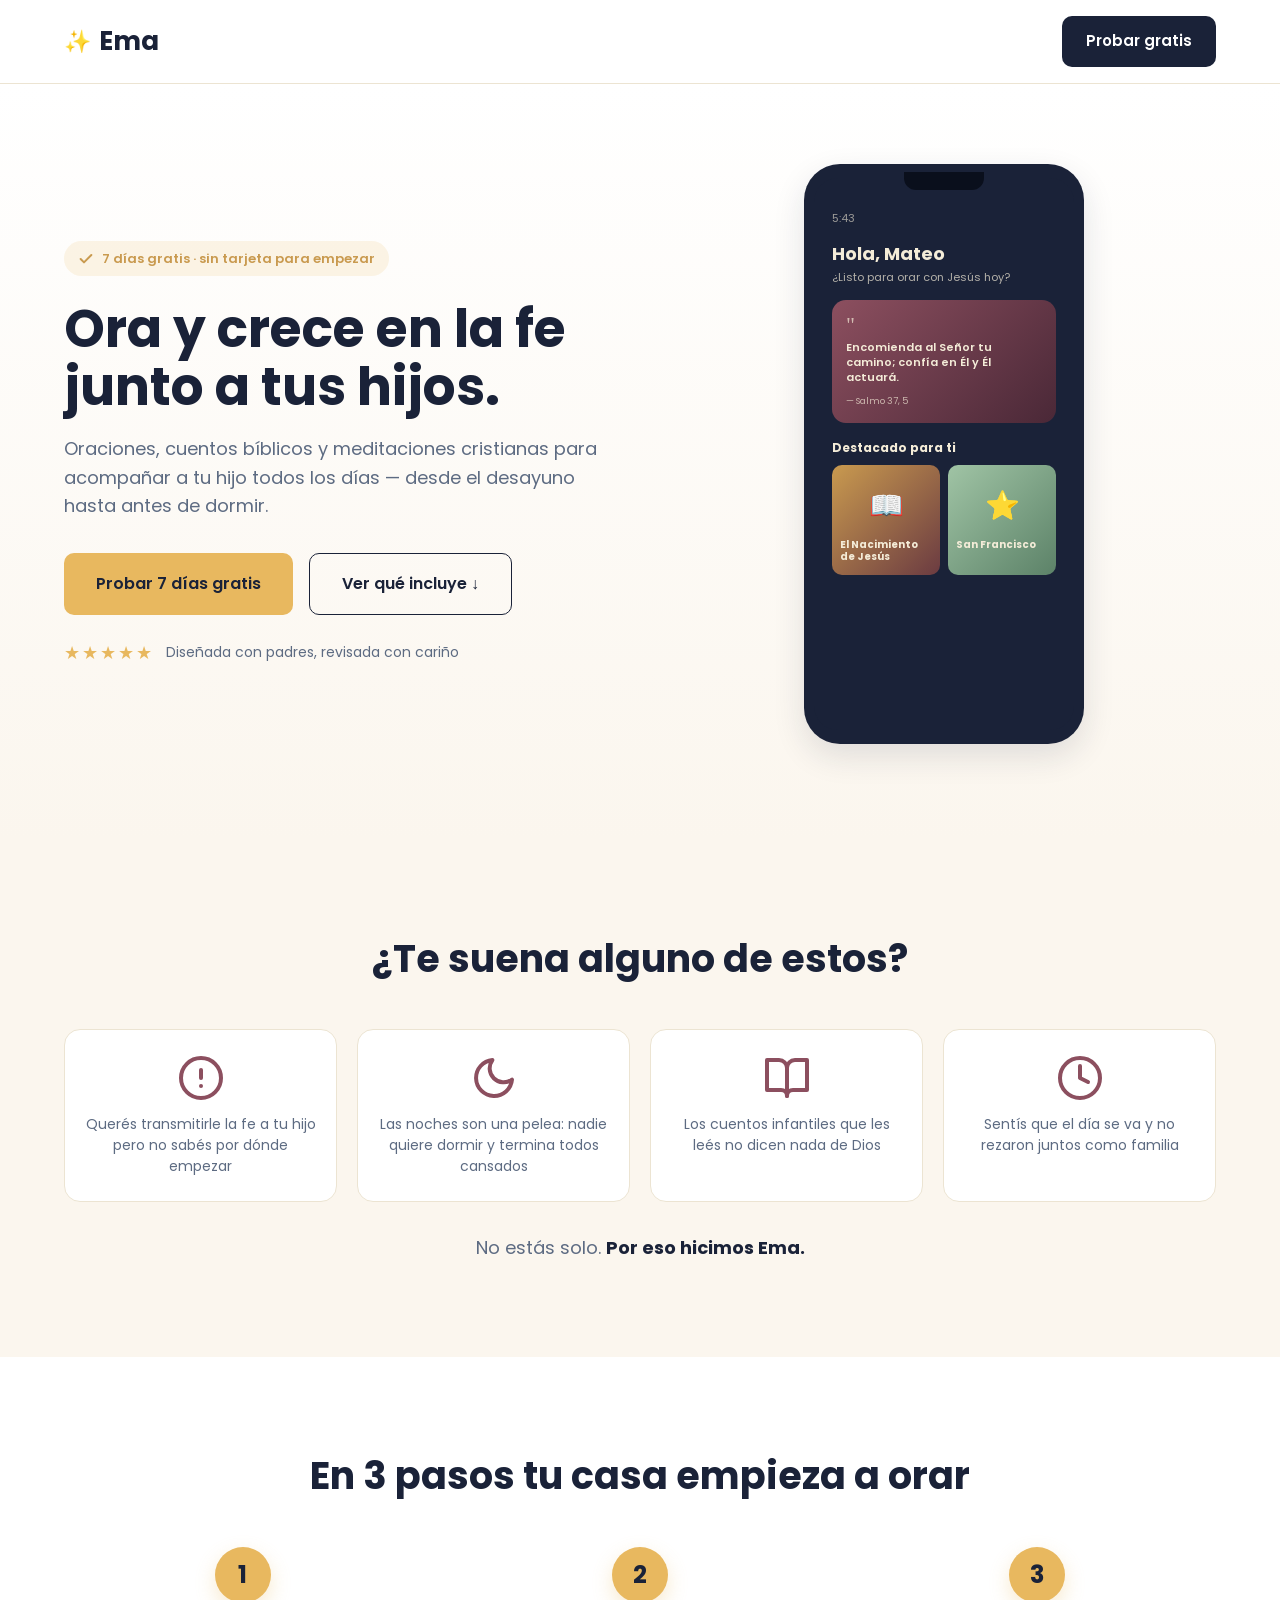
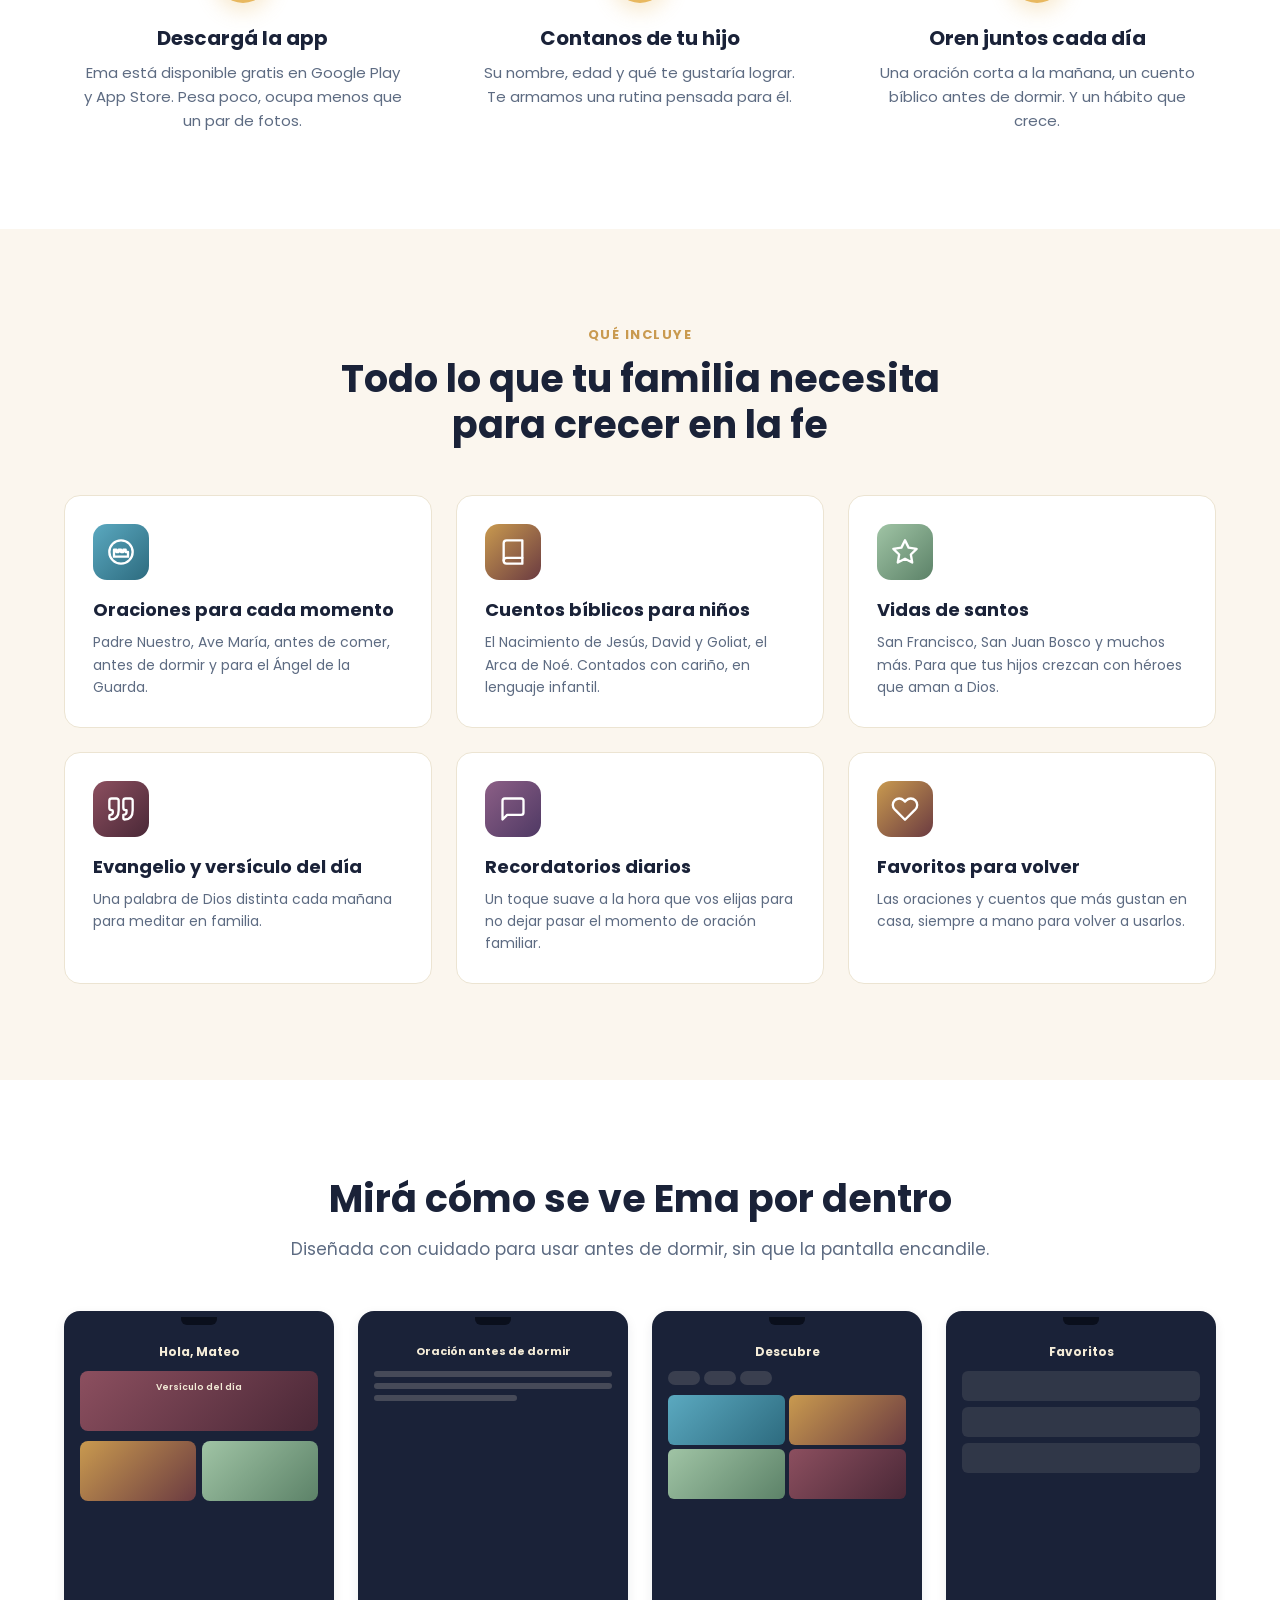
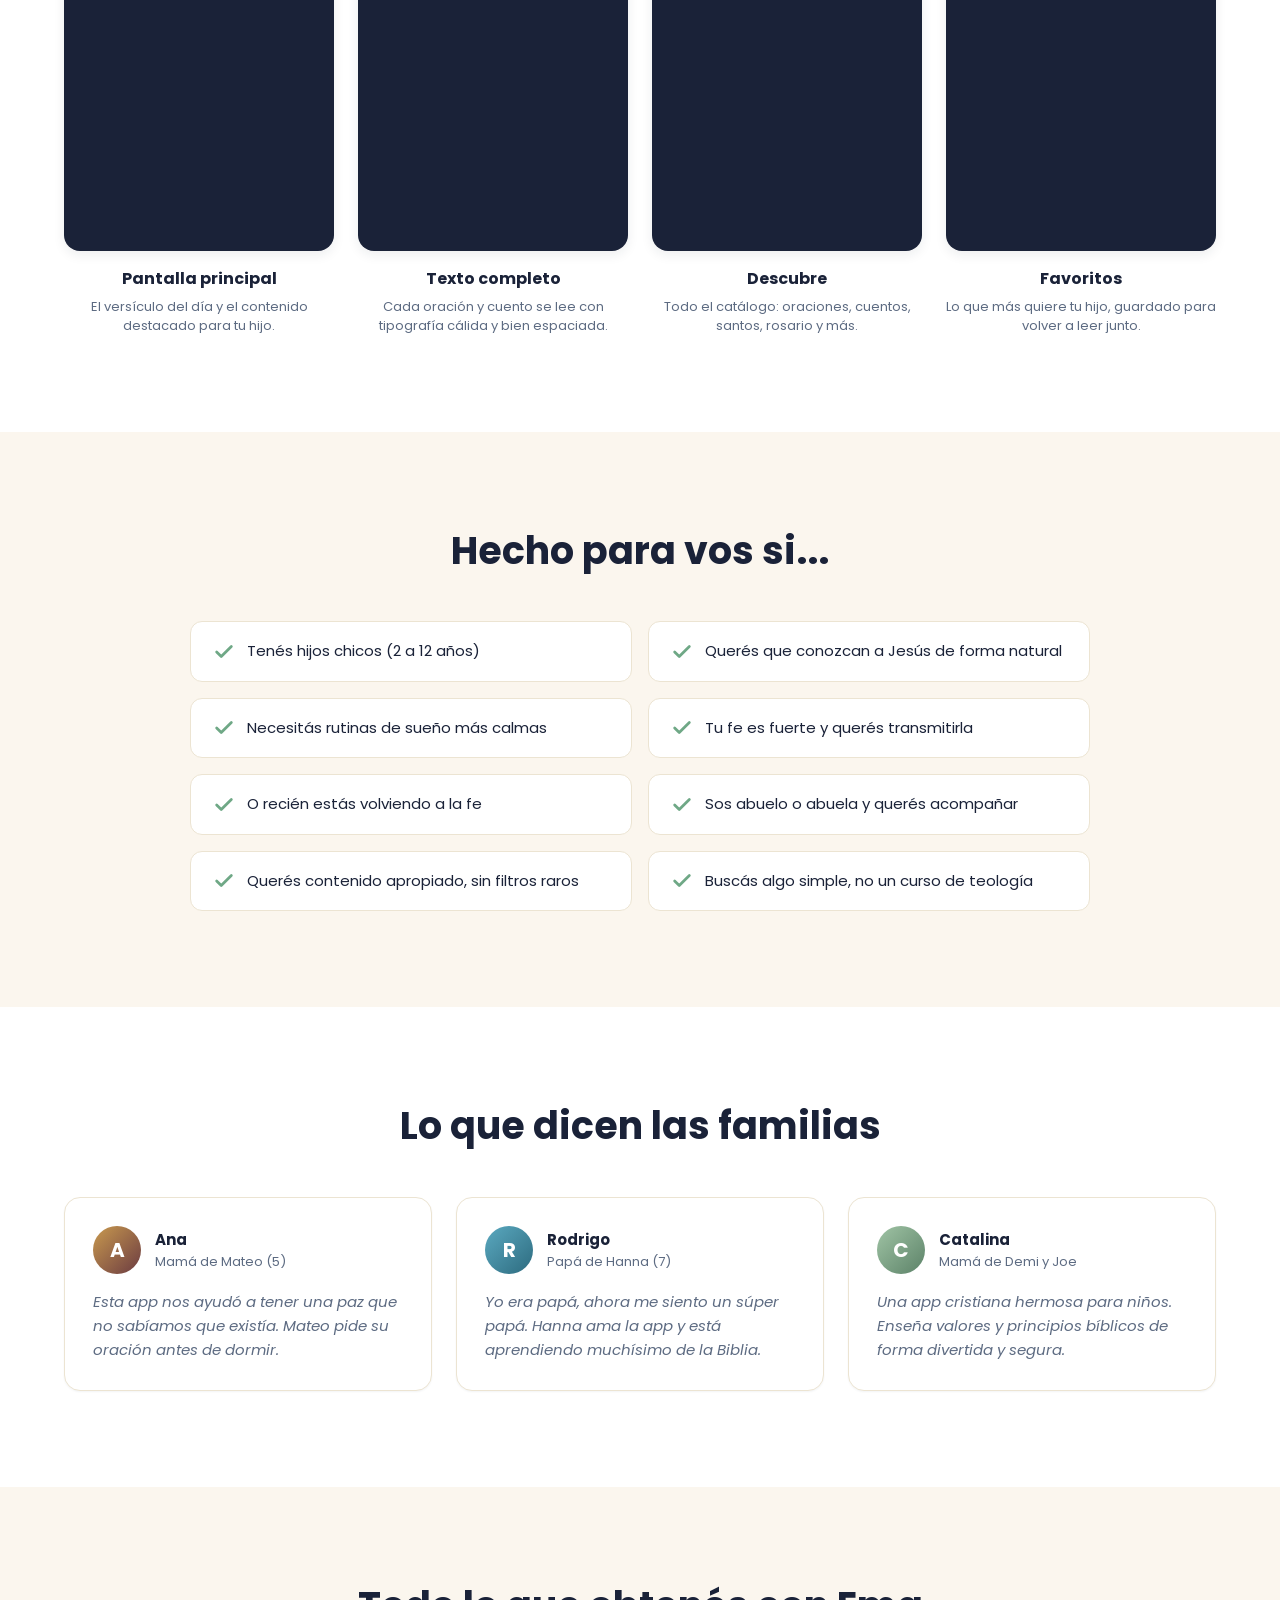
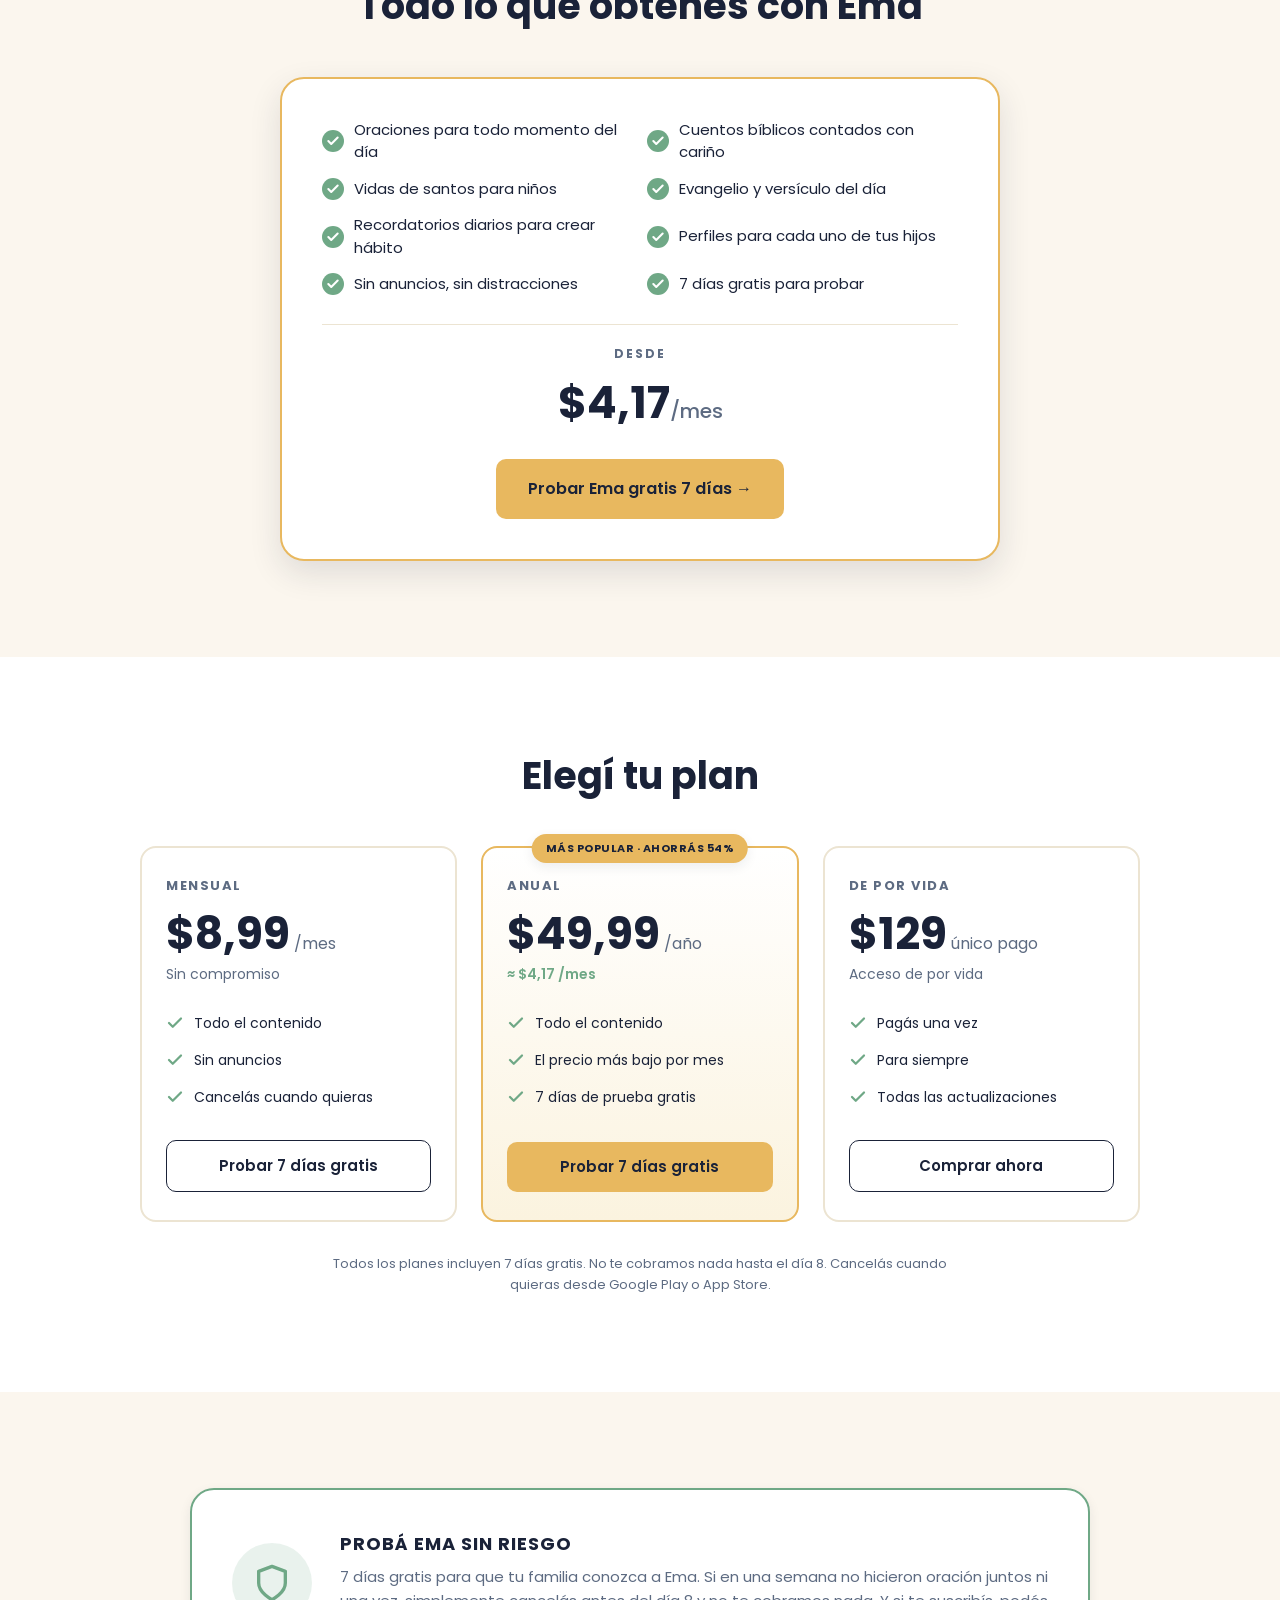
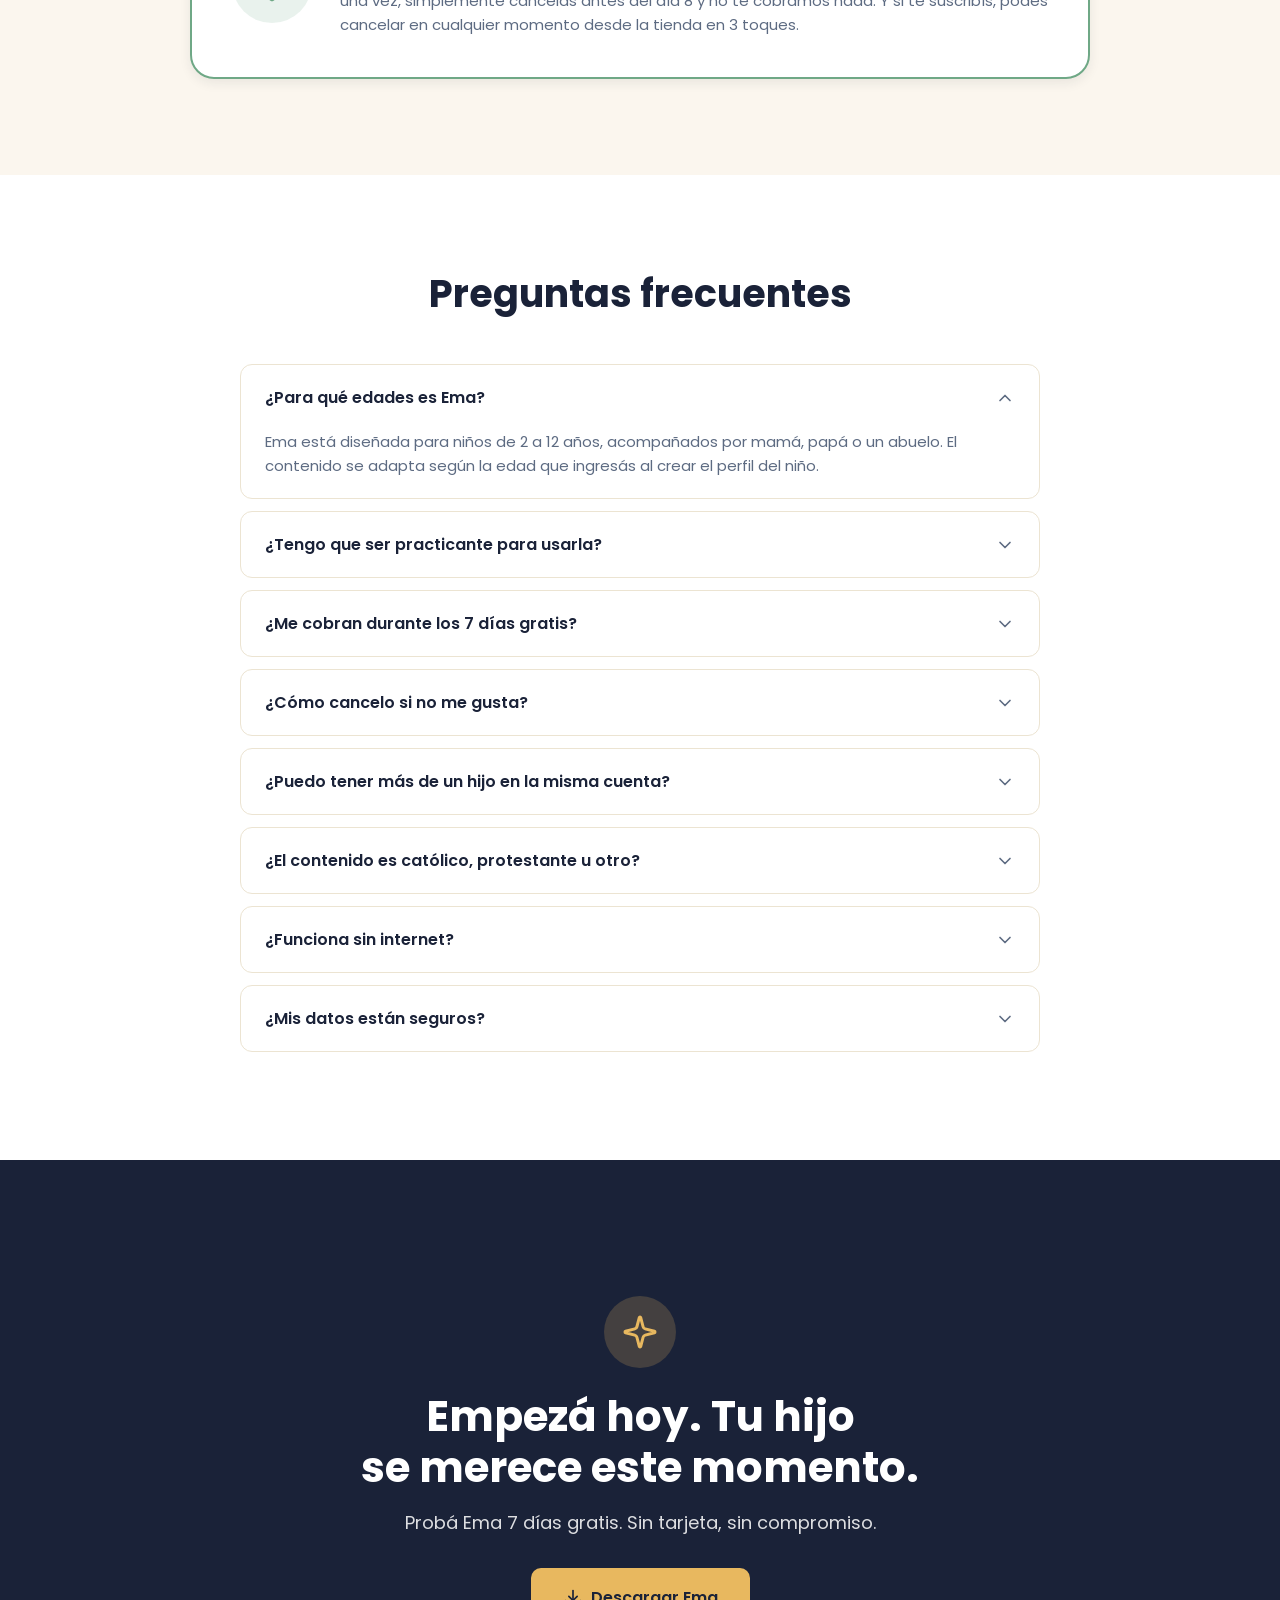
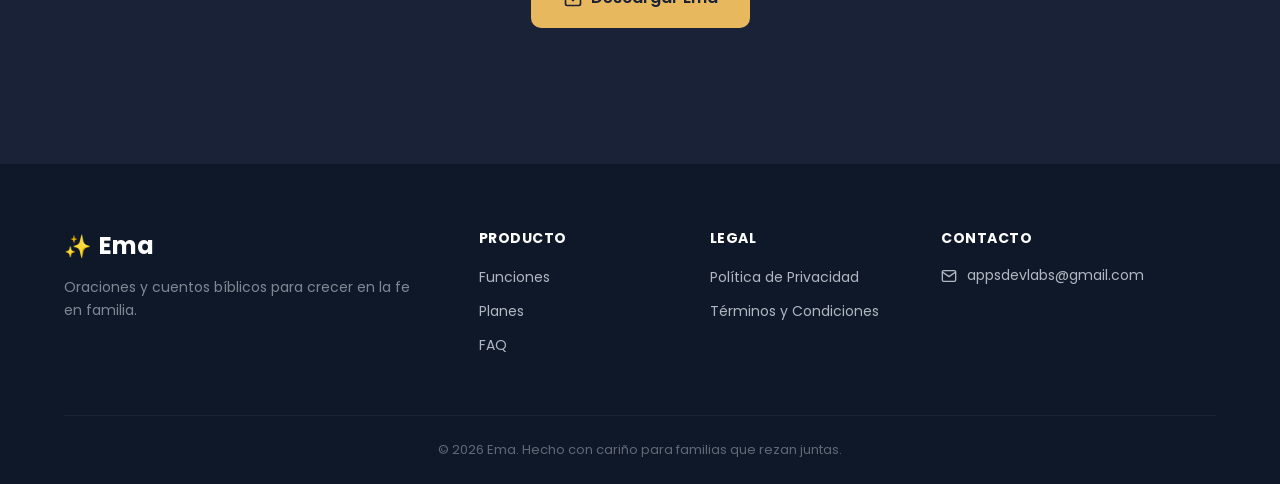
==== index.html @ 6219f89a "Initial commit: Ema landing page Static landing for Ema (Christian children's prayer app). - index.h" ====
<!DOCTYPE html>
<html lang="es">
<head>
  <meta charset="UTF-8">
  <meta name="viewport" content="width=device-width, initial-scale=1.0">
  <title>Ema — Oraciones y cuentos bíblicos para crecer en la fe en familia</title>
  <meta name="description" content="Oraciones, cuentos bíblicos y meditaciones cristianas para acompañar a tus hijos en la fe todos los días. Probala 7 días gratis.">
  <meta name="theme-color" content="#1A2238">
  <link rel="icon" type="image/svg+xml" href="favicon.svg">
  <link rel="apple-touch-icon" href="favicon.svg">
  <link rel="preconnect" href="https://fonts.googleapis.com">
  <link rel="preconnect" href="https://fonts.gstatic.com" crossorigin>
  <link href="https://fonts.googleapis.com/css2?family=Poppins:wght@400;500;600;700&display=swap" rel="stylesheet">
  <link rel="stylesheet" href="styles.css">
</head>
<body>

<!-- ===== NAVBAR ===== -->
<header class="navbar">
  <div class="container">
    <a href="#" class="logo">
      <span class="logo-mark">✨</span>
      Ema
    </a>
    <a href="#planes" class="btn btn-primary">Probar gratis</a>
  </div>
</header>

<!-- ===== HERO ===== -->
<section class="hero">
  <div class="container">
    <div class="hero-text">
      <span class="badge-hero">
        <svg width="16" height="16" viewBox="0 0 24 24" fill="none" stroke="currentColor" stroke-width="3" stroke-linecap="round" stroke-linejoin="round"><polyline points="20 6 9 17 4 12"/></svg>
        7 días gratis · sin tarjeta para empezar
      </span>
      <h1>Ora y crece en la fe<br>junto a tus hijos.</h1>
      <p class="hero-subtitle">Oraciones, cuentos bíblicos y meditaciones cristianas para acompañar a tu hijo todos los días — desde el desayuno hasta antes de dormir.</p>
      <div class="hero-buttons">
        <a href="#planes" class="btn btn-accent btn-lg">Probar 7 días gratis</a>
        <a href="#funciones" class="btn btn-outline btn-lg">Ver qué incluye ↓</a>
      </div>
      <div class="hero-rating">
        <div class="stars" aria-label="4.9 estrellas">★★★★★</div>
        <span>Diseñada con padres, revisada con cariño</span>
      </div>
    </div>
    <div class="hero-mock">
      <div class="phone-frame">
        <div class="phone-screen">
          <div class="mock-status">5:43</div>
          <div class="mock-greeting">
            <div class="mock-hello">Hola, Mateo</div>
            <div class="mock-sub">¿Listo para orar con Jesús hoy?</div>
          </div>
          <div class="mock-verse">
            <div class="mock-quote">"</div>
            <p>Encomienda al Señor tu camino; confía en Él y Él actuará.</p>
            <small>— Salmo 37, 5</small>
          </div>
          <div class="mock-section-title">Destacado para ti</div>
          <div class="mock-cards">
            <div class="mock-card mock-card-amber">
              <div class="mock-card-icon">📖</div>
              <div class="mock-card-title">El Nacimiento de Jesús</div>
            </div>
            <div class="mock-card mock-card-sage">
              <div class="mock-card-icon">⭐</div>
              <div class="mock-card-title">San Francisco</div>
            </div>
          </div>
        </div>
      </div>
    </div>
  </div>
</section>

<!-- ===== PAIN POINTS ===== -->
<section class="section-bg">
  <div class="container">
    <h2 class="section-title">¿Te suena alguno de estos?</h2>
    <div class="pain-grid">
      <div class="pain-card">
        <div class="pain-icon">
          <svg viewBox="0 0 24 24" fill="none" stroke="currentColor" stroke-width="2" stroke-linecap="round" stroke-linejoin="round"><circle cx="12" cy="12" r="10"/><line x1="12" y1="8" x2="12" y2="12"/><line x1="12" y1="16" x2="12.01" y2="16"/></svg>
        </div>
        <p>Querés transmitirle la fe a tu hijo pero no sabés por dónde empezar</p>
      </div>
      <div class="pain-card">
        <div class="pain-icon">
          <svg viewBox="0 0 24 24" fill="none" stroke="currentColor" stroke-width="2" stroke-linecap="round" stroke-linejoin="round"><path d="M21 12.79A9 9 0 1 1 11.21 3 7 7 0 0 0 21 12.79z"/></svg>
        </div>
        <p>Las noches son una pelea: nadie quiere dormir y termina todos cansados</p>
      </div>
      <div class="pain-card">
        <div class="pain-icon">
          <svg viewBox="0 0 24 24" fill="none" stroke="currentColor" stroke-width="2" stroke-linecap="round" stroke-linejoin="round"><path d="M2 3h6a4 4 0 0 1 4 4v14a3 3 0 0 0-3-3H2z"/><path d="M22 3h-6a4 4 0 0 0-4 4v14a3 3 0 0 1 3-3h7z"/></svg>
        </div>
        <p>Los cuentos infantiles que les leés no dicen nada de Dios</p>
      </div>
      <div class="pain-card">
        <div class="pain-icon">
          <svg viewBox="0 0 24 24" fill="none" stroke="currentColor" stroke-width="2" stroke-linecap="round" stroke-linejoin="round"><circle cx="12" cy="12" r="10"/><polyline points="12 6 12 12 16 14"/></svg>
        </div>
        <p>Sentís que el día se va y no rezaron juntos como familia</p>
      </div>
    </div>
    <p class="pain-bridge">No estás solo. <span class="pain-bridge-highlight">Por eso hicimos Ema.</span></p>
  </div>
</section>

<!-- ===== STEPS ===== -->
<section>
  <div class="container">
    <h2 class="section-title">En 3 pasos tu casa empieza a orar</h2>
    <div class="steps-grid">
      <div class="step">
        <div class="step-number">1</div>
        <h4 class="step-title">Descargá la app</h4>
        <p class="step-text">Ema está disponible gratis en Google Play y App Store. Pesa poco, ocupa menos que un par de fotos.</p>
      </div>
      <div class="step">
        <div class="step-number">2</div>
        <h4 class="step-title">Contanos de tu hijo</h4>
        <p class="step-text">Su nombre, edad y qué te gustaría lograr. Te armamos una rutina pensada para él.</p>
      </div>
      <div class="step">
        <div class="step-number">3</div>
        <h4 class="step-title">Oren juntos cada día</h4>
        <p class="step-text">Una oración corta a la mañana, un cuento bíblico antes de dormir. Y un hábito que crece.</p>
      </div>
    </div>
  </div>
</section>

<!-- ===== FEATURES ===== -->
<section id="funciones" class="section-bg">
  <div class="container">
    <p class="eyebrow">QUÉ INCLUYE</p>
    <h2 class="section-title">Todo lo que tu familia necesita<br>para crecer en la fe</h2>
    <div class="features-grid">
      <div class="feature-card">
        <div class="feature-icon-wrap feature-icon-ocean">
          <svg viewBox="0 0 24 24" fill="none" stroke="currentColor" stroke-width="2" stroke-linecap="round" stroke-linejoin="round"><path d="M18 12h-2v-2h-2v2h-2v-2h-2v2H8v-2H6v6h12z"/><path d="M22 12c0 5.523-4.477 10-10 10S2 17.523 2 12 6.477 2 12 2s10 4.477 10 10z"/></svg>
        </div>
        <h3>Oraciones para cada momento</h3>
        <p>Padre Nuestro, Ave María, antes de comer, antes de dormir y para el Ángel de la Guarda.</p>
      </div>
      <div class="feature-card">
        <div class="feature-icon-wrap feature-icon-amber">
          <svg viewBox="0 0 24 24" fill="none" stroke="currentColor" stroke-width="2" stroke-linecap="round" stroke-linejoin="round"><path d="M4 19.5A2.5 2.5 0 0 1 6.5 17H20"/><path d="M6.5 2H20v20H6.5A2.5 2.5 0 0 1 4 19.5v-15A2.5 2.5 0 0 1 6.5 2z"/></svg>
        </div>
        <h3>Cuentos bíblicos para niños</h3>
        <p>El Nacimiento de Jesús, David y Goliat, el Arca de Noé. Contados con cariño, en lenguaje infantil.</p>
      </div>
      <div class="feature-card">
        <div class="feature-icon-wrap feature-icon-sage">
          <svg viewBox="0 0 24 24" fill="none" stroke="currentColor" stroke-width="2" stroke-linecap="round" stroke-linejoin="round"><polygon points="12 2 15.09 8.26 22 9.27 17 14.14 18.18 21.02 12 17.77 5.82 21.02 7 14.14 2 9.27 8.91 8.26 12 2"/></svg>
        </div>
        <h3>Vidas de santos</h3>
        <p>San Francisco, San Juan Bosco y muchos más. Para que tus hijos crezcan con héroes que aman a Dios.</p>
      </div>
      <div class="feature-card">
        <div class="feature-icon-wrap feature-icon-wine">
          <svg viewBox="0 0 24 24" fill="none" stroke="currentColor" stroke-width="2" stroke-linecap="round" stroke-linejoin="round"><path d="M3 21c3 0 7-1 7-8V5c0-1.25-.756-2.017-2-2H4c-1.25 0-2 .75-2 1.972V11c0 1.25.75 2 2 2 1 0 1 0 1 1v1c0 1-1 2-2 2s-1 .008-1 1.031V20c0 1 0 1 1 1z"/><path d="M15 21c3 0 7-1 7-8V5c0-1.25-.757-2.017-2-2h-4c-1.25 0-2 .75-2 1.972V11c0 1.25.75 2 2 2h.75c0 2.25.25 4-2.75 4v3c0 1 0 1 1 1z"/></svg>
        </div>
        <h3>Evangelio y versículo del día</h3>
        <p>Una palabra de Dios distinta cada mañana para meditar en familia.</p>
      </div>
      <div class="feature-card">
        <div class="feature-icon-wrap feature-icon-purple">
          <svg viewBox="0 0 24 24" fill="none" stroke="currentColor" stroke-width="2" stroke-linecap="round" stroke-linejoin="round"><path d="M21 15a2 2 0 0 1-2 2H7l-4 4V5a2 2 0 0 1 2-2h14a2 2 0 0 1 2 2z"/></svg>
        </div>
        <h3>Recordatorios diarios</h3>
        <p>Un toque suave a la hora que vos elijas para no dejar pasar el momento de oración familiar.</p>
      </div>
      <div class="feature-card">
        <div class="feature-icon-wrap feature-icon-amber">
          <svg viewBox="0 0 24 24" fill="none" stroke="currentColor" stroke-width="2" stroke-linecap="round" stroke-linejoin="round"><path d="M20.84 4.61a5.5 5.5 0 0 0-7.78 0L12 5.67l-1.06-1.06a5.5 5.5 0 0 0-7.78 7.78l1.06 1.06L12 21.23l7.78-7.78 1.06-1.06a5.5 5.5 0 0 0 0-7.78z"/></svg>
        </div>
        <h3>Favoritos para volver</h3>
        <p>Las oraciones y cuentos que más gustan en casa, siempre a mano para volver a usarlos.</p>
      </div>
    </div>
  </div>
</section>

<!-- ===== PRODUCT SHOWCASE ===== -->
<section>
  <div class="container">
    <h2 class="section-title">Mirá cómo se ve Ema por dentro</h2>
    <p class="section-subtitle">Diseñada con cuidado para usar antes de dormir, sin que la pantalla encandile.</p>
    <div class="showcase-grid">
      <div class="showcase-card">
        <div class="phone-mini phone-mini-1">
          <div class="phone-mini-content">
            <div class="mini-greeting">Hola, Mateo</div>
            <div class="mini-verse">Versículo del día</div>
            <div class="mini-cards">
              <div class="mini-card amber"></div>
              <div class="mini-card sage"></div>
            </div>
          </div>
        </div>
        <h4>Pantalla principal</h4>
        <p>El versículo del día y el contenido destacado para tu hijo.</p>
      </div>
      <div class="showcase-card">
        <div class="phone-mini phone-mini-2">
          <div class="phone-mini-content">
            <div class="mini-title-big">Oración antes de dormir</div>
            <div class="mini-paragraph"></div>
            <div class="mini-paragraph"></div>
            <div class="mini-paragraph short"></div>
          </div>
        </div>
        <h4>Texto completo</h4>
        <p>Cada oración y cuento se lee con tipografía cálida y bien espaciada.</p>
      </div>
      <div class="showcase-card">
        <div class="phone-mini phone-mini-3">
          <div class="phone-mini-content">
            <div class="mini-greeting">Descubre</div>
            <div class="mini-chips">
              <div class="mini-chip"></div>
              <div class="mini-chip"></div>
              <div class="mini-chip"></div>
            </div>
            <div class="mini-grid">
              <div class="mini-tile ocean"></div>
              <div class="mini-tile amber"></div>
              <div class="mini-tile sage"></div>
              <div class="mini-tile wine"></div>
            </div>
          </div>
        </div>
        <h4>Descubre</h4>
        <p>Todo el catálogo: oraciones, cuentos, santos, rosario y más.</p>
      </div>
      <div class="showcase-card">
        <div class="phone-mini phone-mini-4">
          <div class="phone-mini-content">
            <div class="mini-greeting">Favoritos</div>
            <div class="mini-row"></div>
            <div class="mini-row"></div>
            <div class="mini-row"></div>
          </div>
        </div>
        <h4>Favoritos</h4>
        <p>Lo que más quiere tu hijo, guardado para volver a leer junto.</p>
      </div>
    </div>
  </div>
</section>

<!-- ===== FOR WHO ===== -->
<section class="section-bg">
  <div class="container">
    <h2 class="section-title">Hecho para vos si...</h2>
    <div class="for-who-grid">
      <div class="for-who-item">
        <svg class="for-who-check" width="22" height="22" viewBox="0 0 24 24" fill="none" stroke="currentColor" stroke-width="3" stroke-linecap="round" stroke-linejoin="round"><polyline points="20 6 9 17 4 12"/></svg>
        Tenés hijos chicos (2 a 12 años)
      </div>
      <div class="for-who-item">
        <svg class="for-who-check" width="22" height="22" viewBox="0 0 24 24" fill="none" stroke="currentColor" stroke-width="3" stroke-linecap="round" stroke-linejoin="round"><polyline points="20 6 9 17 4 12"/></svg>
        Querés que conozcan a Jesús de forma natural
      </div>
      <div class="for-who-item">
        <svg class="for-who-check" width="22" height="22" viewBox="0 0 24 24" fill="none" stroke="currentColor" stroke-width="3" stroke-linecap="round" stroke-linejoin="round"><polyline points="20 6 9 17 4 12"/></svg>
        Necesitás rutinas de sueño más calmas
      </div>
      <div class="for-who-item">
        <svg class="for-who-check" width="22" height="22" viewBox="0 0 24 24" fill="none" stroke="currentColor" stroke-width="3" stroke-linecap="round" stroke-linejoin="round"><polyline points="20 6 9 17 4 12"/></svg>
        Tu fe es fuerte y querés transmitirla
      </div>
      <div class="for-who-item">
        <svg class="for-who-check" width="22" height="22" viewBox="0 0 24 24" fill="none" stroke="currentColor" stroke-width="3" stroke-linecap="round" stroke-linejoin="round"><polyline points="20 6 9 17 4 12"/></svg>
        O recién estás volviendo a la fe
      </div>
      <div class="for-who-item">
        <svg class="for-who-check" width="22" height="22" viewBox="0 0 24 24" fill="none" stroke="currentColor" stroke-width="3" stroke-linecap="round" stroke-linejoin="round"><polyline points="20 6 9 17 4 12"/></svg>
        Sos abuelo o abuela y querés acompañar
      </div>
      <div class="for-who-item">
        <svg class="for-who-check" width="22" height="22" viewBox="0 0 24 24" fill="none" stroke="currentColor" stroke-width="3" stroke-linecap="round" stroke-linejoin="round"><polyline points="20 6 9 17 4 12"/></svg>
        Querés contenido apropiado, sin filtros raros
      </div>
      <div class="for-who-item">
        <svg class="for-who-check" width="22" height="22" viewBox="0 0 24 24" fill="none" stroke="currentColor" stroke-width="3" stroke-linecap="round" stroke-linejoin="round"><polyline points="20 6 9 17 4 12"/></svg>
        Buscás algo simple, no un curso de teología
      </div>
    </div>
  </div>
</section>

<!-- ===== TESTIMONIALS ===== -->
<section>
  <div class="container">
    <h2 class="section-title">Lo que dicen las familias</h2>
    <div class="testimonials-grid">
      <div class="testimonial-card">
        <div class="testimonial-header">
          <div class="testimonial-avatar avatar-1">A</div>
          <div>
            <div class="testimonial-name">Ana</div>
            <div class="testimonial-role">Mamá de Mateo (5)</div>
          </div>
        </div>
        <p class="testimonial-quote">Esta app nos ayudó a tener una paz que no sabíamos que existía. Mateo pide su oración antes de dormir.</p>
      </div>
      <div class="testimonial-card">
        <div class="testimonial-header">
          <div class="testimonial-avatar avatar-2">R</div>
          <div>
            <div class="testimonial-name">Rodrigo</div>
            <div class="testimonial-role">Papá de Hanna (7)</div>
          </div>
        </div>
        <p class="testimonial-quote">Yo era papá, ahora me siento un súper papá. Hanna ama la app y está aprendiendo muchísimo de la Biblia.</p>
      </div>
      <div class="testimonial-card">
        <div class="testimonial-header">
          <div class="testimonial-avatar avatar-3">C</div>
          <div>
            <div class="testimonial-name">Catalina</div>
            <div class="testimonial-role">Mamá de Demi y Joe</div>
          </div>
        </div>
        <p class="testimonial-quote">Una app cristiana hermosa para niños. Enseña valores y principios bíblicos de forma divertida y segura.</p>
      </div>
    </div>
  </div>
</section>

<!-- ===== VALUE STACK ===== -->
<section class="section-bg">
  <div class="container">
    <h2 class="section-title">Todo lo que obtenés con Ema</h2>
    <div class="value-stack">
      <ul class="value-stack-list">
        <li><span class="check-circle"><svg width="14" height="14" viewBox="0 0 24 24" fill="none" stroke="currentColor" stroke-width="3.5" stroke-linecap="round" stroke-linejoin="round"><polyline points="20 6 9 17 4 12"/></svg></span>Oraciones para todo momento del día</li>
        <li><span class="check-circle"><svg width="14" height="14" viewBox="0 0 24 24" fill="none" stroke="currentColor" stroke-width="3.5" stroke-linecap="round" stroke-linejoin="round"><polyline points="20 6 9 17 4 12"/></svg></span>Cuentos bíblicos contados con cariño</li>
        <li><span class="check-circle"><svg width="14" height="14" viewBox="0 0 24 24" fill="none" stroke="currentColor" stroke-width="3.5" stroke-linecap="round" stroke-linejoin="round"><polyline points="20 6 9 17 4 12"/></svg></span>Vidas de santos para niños</li>
        <li><span class="check-circle"><svg width="14" height="14" viewBox="0 0 24 24" fill="none" stroke="currentColor" stroke-width="3.5" stroke-linecap="round" stroke-linejoin="round"><polyline points="20 6 9 17 4 12"/></svg></span>Evangelio y versículo del día</li>
        <li><span class="check-circle"><svg width="14" height="14" viewBox="0 0 24 24" fill="none" stroke="currentColor" stroke-width="3.5" stroke-linecap="round" stroke-linejoin="round"><polyline points="20 6 9 17 4 12"/></svg></span>Recordatorios diarios para crear hábito</li>
        <li><span class="check-circle"><svg width="14" height="14" viewBox="0 0 24 24" fill="none" stroke="currentColor" stroke-width="3.5" stroke-linecap="round" stroke-linejoin="round"><polyline points="20 6 9 17 4 12"/></svg></span>Perfiles para cada uno de tus hijos</li>
        <li><span class="check-circle"><svg width="14" height="14" viewBox="0 0 24 24" fill="none" stroke="currentColor" stroke-width="3.5" stroke-linecap="round" stroke-linejoin="round"><polyline points="20 6 9 17 4 12"/></svg></span>Sin anuncios, sin distracciones</li>
        <li><span class="check-circle"><svg width="14" height="14" viewBox="0 0 24 24" fill="none" stroke="currentColor" stroke-width="3.5" stroke-linecap="round" stroke-linejoin="round"><polyline points="20 6 9 17 4 12"/></svg></span>7 días gratis para probar</li>
      </ul>
      <div class="value-stack-price-wrap">
        <p class="value-stack-eyebrow">DESDE</p>
        <div class="value-stack-price">
          <span class="price-amount">$4,17</span><span class="price-period">/mes</span>
        </div>
      </div>
      <div class="value-stack-cta">
        <a href="#planes" class="btn btn-accent btn-lg">Probar Ema gratis 7 días →</a>
      </div>
    </div>
  </div>
</section>

<!-- ===== PRICING ===== -->
<section id="planes">
  <div class="container">
    <h2 class="section-title">Elegí tu plan</h2>
    <div class="pricing-grid">
      <div class="pricing-card">
        <div class="pricing-body">
          <p class="pricing-name">MENSUAL</p>
          <div class="pricing-price">
            <span class="price-amount">$8,99</span><span class="price-period">/mes</span>
          </div>
          <p class="pricing-description">Sin compromiso</p>
          <ul class="pricing-features">
            <li><svg width="18" height="18" viewBox="0 0 24 24" fill="none" stroke="currentColor" stroke-width="3" stroke-linecap="round" stroke-linejoin="round"><polyline points="20 6 9 17 4 12"/></svg>Todo el contenido</li>
            <li><svg width="18" height="18" viewBox="0 0 24 24" fill="none" stroke="currentColor" stroke-width="3" stroke-linecap="round" stroke-linejoin="round"><polyline points="20 6 9 17 4 12"/></svg>Sin anuncios</li>
            <li><svg width="18" height="18" viewBox="0 0 24 24" fill="none" stroke="currentColor" stroke-width="3" stroke-linecap="round" stroke-linejoin="round"><polyline points="20 6 9 17 4 12"/></svg>Cancelás cuando quieras</li>
          </ul>
        </div>
        <a href="#" class="btn btn-outline btn-block">Probar 7 días gratis</a>
      </div>

      <div class="pricing-card featured">
        <span class="pricing-badge pricing-badge--floating pricing-badge--featured">MÁS POPULAR · AHORRÁS 54%</span>
        <div class="pricing-body">
          <p class="pricing-name">ANUAL</p>
          <div class="pricing-price">
            <span class="price-amount">$49,99</span><span class="price-period">/año</span>
          </div>
          <p class="pricing-description pricing-description--accent">≈ $4,17 /mes</p>
          <ul class="pricing-features">
            <li><svg width="18" height="18" viewBox="0 0 24 24" fill="none" stroke="currentColor" stroke-width="3" stroke-linecap="round" stroke-linejoin="round"><polyline points="20 6 9 17 4 12"/></svg>Todo el contenido</li>
            <li><svg width="18" height="18" viewBox="0 0 24 24" fill="none" stroke="currentColor" stroke-width="3" stroke-linecap="round" stroke-linejoin="round"><polyline points="20 6 9 17 4 12"/></svg>El precio más bajo por mes</li>
            <li><svg width="18" height="18" viewBox="0 0 24 24" fill="none" stroke="currentColor" stroke-width="3" stroke-linecap="round" stroke-linejoin="round"><polyline points="20 6 9 17 4 12"/></svg>7 días de prueba gratis</li>
          </ul>
        </div>
        <a href="#" class="btn btn-accent btn-block">Probar 7 días gratis</a>
      </div>

      <div class="pricing-card">
        <div class="pricing-body">
          <p class="pricing-name">DE POR VIDA</p>
          <div class="pricing-price">
            <span class="price-amount">$129</span><span class="price-period">único pago</span>
          </div>
          <p class="pricing-description">Acceso de por vida</p>
          <ul class="pricing-features">
            <li><svg width="18" height="18" viewBox="0 0 24 24" fill="none" stroke="currentColor" stroke-width="3" stroke-linecap="round" stroke-linejoin="round"><polyline points="20 6 9 17 4 12"/></svg>Pagás una vez</li>
            <li><svg width="18" height="18" viewBox="0 0 24 24" fill="none" stroke="currentColor" stroke-width="3" stroke-linecap="round" stroke-linejoin="round"><polyline points="20 6 9 17 4 12"/></svg>Para siempre</li>
            <li><svg width="18" height="18" viewBox="0 0 24 24" fill="none" stroke="currentColor" stroke-width="3" stroke-linecap="round" stroke-linejoin="round"><polyline points="20 6 9 17 4 12"/></svg>Todas las actualizaciones</li>
          </ul>
        </div>
        <a href="#" class="btn btn-outline btn-block">Comprar ahora</a>
      </div>
    </div>
    <p class="pricing-disclaimer">Todos los planes incluyen 7 días gratis. No te cobramos nada hasta el día 8. Cancelás cuando quieras desde Google Play o App Store.</p>
  </div>
</section>

<!-- ===== GUARANTEE ===== -->
<section class="section-bg">
  <div class="container">
    <div class="guarantee">
      <div class="guarantee-icon">
        <svg viewBox="0 0 24 24" fill="none" stroke="currentColor" stroke-width="2" stroke-linecap="round" stroke-linejoin="round"><path d="M12 22s8-4 8-10V5l-8-3-8 3v7c0 6 8 10 8 10z"/></svg>
      </div>
      <div class="guarantee-content">
        <h3 class="guarantee-title">PROBÁ EMA SIN RIESGO</h3>
        <p>7 días gratis para que tu familia conozca a Ema. Si en una semana no hicieron oración juntos ni una vez, simplemente cancelás antes del día 8 y no te cobramos nada. Y si te suscribís, podés cancelar en cualquier momento desde la tienda en 3 toques.</p>
      </div>
    </div>
  </div>
</section>

<!-- ===== FAQ ===== -->
<section>
  <div class="container">
    <h2 class="section-title">Preguntas frecuentes</h2>
    <div class="faq-list">
      <div class="faq-item open">
        <button class="faq-question">¿Para qué edades es Ema?
          <svg class="faq-icon" width="20" height="20" viewBox="0 0 24 24" fill="none" stroke="currentColor" stroke-width="2" stroke-linecap="round" stroke-linejoin="round"><polyline points="6 9 12 15 18 9"/></svg>
        </button>
        <div class="faq-answer">Ema está diseñada para niños de 2 a 12 años, acompañados por mamá, papá o un abuelo. El contenido se adapta según la edad que ingresás al crear el perfil del niño.</div>
      </div>
      <div class="faq-item">
        <button class="faq-question">¿Tengo que ser practicante para usarla?
          <svg class="faq-icon" width="20" height="20" viewBox="0 0 24 24" fill="none" stroke="currentColor" stroke-width="2" stroke-linecap="round" stroke-linejoin="round"><polyline points="6 9 12 15 18 9"/></svg>
        </button>
        <div class="faq-answer">No. Ema está pensada tanto para familias con fe fuerte como para quienes están redescubriendo el camino. En el onboarding nos contás cómo es tu relación con la fe y adaptamos el contenido.</div>
      </div>
      <div class="faq-item">
        <button class="faq-question">¿Me cobran durante los 7 días gratis?
          <svg class="faq-icon" width="20" height="20" viewBox="0 0 24 24" fill="none" stroke="currentColor" stroke-width="2" stroke-linecap="round" stroke-linejoin="round"><polyline points="6 9 12 15 18 9"/></svg>
        </button>
        <div class="faq-answer">No. El cobro recién ocurre al final del período de prueba SI no cancelaste antes. Si cancelás dentro de los 7 días, no se cobra nada. Recibirás un aviso 2 días antes de que termine la prueba.</div>
      </div>
      <div class="faq-item">
        <button class="faq-question">¿Cómo cancelo si no me gusta?
          <svg class="faq-icon" width="20" height="20" viewBox="0 0 24 24" fill="none" stroke="currentColor" stroke-width="2" stroke-linecap="round" stroke-linejoin="round"><polyline points="6 9 12 15 18 9"/></svg>
        </button>
        <div class="faq-answer">Desde Google Play o App Store → Suscripciones → Ema → Cancelar. Tres toques, sin llamados, sin formularios.</div>
      </div>
      <div class="faq-item">
        <button class="faq-question">¿Puedo tener más de un hijo en la misma cuenta?
          <svg class="faq-icon" width="20" height="20" viewBox="0 0 24 24" fill="none" stroke="currentColor" stroke-width="2" stroke-linecap="round" stroke-linejoin="round"><polyline points="6 9 12 15 18 9"/></svg>
        </button>
        <div class="faq-answer">Sí. Podés agregar tantos perfiles de hijos como necesites desde la pantalla principal. Cada uno con su nombre y edad para personalizar el contenido.</div>
      </div>
      <div class="faq-item">
        <button class="faq-question">¿El contenido es católico, protestante u otro?
          <svg class="faq-icon" width="20" height="20" viewBox="0 0 24 24" fill="none" stroke="currentColor" stroke-width="2" stroke-linecap="round" stroke-linejoin="round"><polyline points="6 9 12 15 18 9"/></svg>
        </button>
        <div class="faq-answer">El contenido base es ecuménico (Padre Nuestro, Ave María, cuentos bíblicos, vidas de santos). Está pensado para familias cristianas en general, con énfasis en lo que une a la tradición.</div>
      </div>
      <div class="faq-item">
        <button class="faq-question">¿Funciona sin internet?
          <svg class="faq-icon" width="20" height="20" viewBox="0 0 24 24" fill="none" stroke="currentColor" stroke-width="2" stroke-linecap="round" stroke-linejoin="round"><polyline points="6 9 12 15 18 9"/></svg>
        </button>
        <div class="faq-answer">El contenido descargado funciona sin conexión. Sólo se necesita internet para sincronizar tu cuenta y validar la suscripción.</div>
      </div>
      <div class="faq-item">
        <button class="faq-question">¿Mis datos están seguros?
          <svg class="faq-icon" width="20" height="20" viewBox="0 0 24 24" fill="none" stroke="currentColor" stroke-width="2" stroke-linecap="round" stroke-linejoin="round"><polyline points="6 9 12 15 18 9"/></svg>
        </button>
        <div class="faq-answer">Sí. No compartimos información de tu cuenta con terceros y nunca vamos a mostrar publicidad. Tampoco vendemos los datos de tus hijos: no se procesan más que para personalizar la app dentro del dispositivo.</div>
      </div>
    </div>
  </div>
</section>

<!-- ===== FINAL CTA ===== -->
<section class="final-cta-section">
  <div class="container">
    <div class="final-cta">
      <div class="final-cta-icon">
        <svg viewBox="0 0 24 24" fill="none" stroke="currentColor" stroke-width="2" stroke-linecap="round" stroke-linejoin="round"><path d="M9.937 15.5A2 2 0 0 0 8.5 14.063l-6.135-1.582a.5.5 0 0 1 0-.962L8.5 9.936A2 2 0 0 0 9.937 8.5l1.582-6.135a.5.5 0 0 1 .963 0L14.063 8.5A2 2 0 0 0 15.5 9.937l6.135 1.582a.5.5 0 0 1 0 .962L15.5 14.063a2 2 0 0 0-1.437 1.437l-1.582 6.135a.5.5 0 0 1-.963 0z"/></svg>
      </div>
      <h2>Empezá hoy. Tu hijo<br>se merece este momento.</h2>
      <p>Probá Ema 7 días gratis. Sin tarjeta, sin compromiso.</p>
      <a href="#" class="btn btn-accent btn-lg">
        <svg width="20" height="20" viewBox="0 0 24 24" fill="none" stroke="currentColor" stroke-width="2" stroke-linecap="round" stroke-linejoin="round"><path d="M21 15v4a2 2 0 0 1-2 2H5a2 2 0 0 1-2-2v-4"/><polyline points="7 10 12 15 17 10"/><line x1="12" y1="15" x2="12" y2="3"/></svg>
        Descargar Ema
      </a>
    </div>
  </div>
</section>

<!-- ===== FOOTER ===== -->
<footer class="footer">
  <div class="container">
    <div class="footer-grid">
      <div class="footer-brand">
        <h3><span class="logo-mark">✨</span> Ema</h3>
        <p>Oraciones y cuentos bíblicos para crecer en la fe en familia.</p>
      </div>
      <div class="footer-col">
        <h4>Producto</h4>
        <ul>
          <li><a href="#funciones">Funciones</a></li>
          <li><a href="#planes">Planes</a></li>
          <li><a href="#">FAQ</a></li>
        </ul>
      </div>
      <div class="footer-col">
        <h4>Legal</h4>
        <ul>
          <li><a href="#">Política de Privacidad</a></li>
          <li><a href="#">Términos y Condiciones</a></li>
        </ul>
      </div>
      <div class="footer-col">
        <h4>Contacto</h4>
        <div class="footer-contact-item">
          <svg width="16" height="16" viewBox="0 0 24 24" fill="none" stroke="currentColor" stroke-width="2" stroke-linecap="round" stroke-linejoin="round"><path d="M4 4h16c1.1 0 2 .9 2 2v12c0 1.1-.9 2-2 2H4c-1.1 0-2-.9-2-2V6c0-1.1.9-2 2-2z"/><polyline points="22,6 12,13 2,6"/></svg>
          appsdevlabs@gmail.com
        </div>
      </div>
    </div>
    <div class="footer-bottom">
      © 2026 Ema. Hecho con cariño para familias que rezan juntas.
    </div>
  </div>
</footer>

<script src="script.js"></script>
</body>
</html>
---- styles.css ----
/* ============================================================
   Ema — Landing Page
   Paleta cálida (light) basada en la identidad de la app.
   ============================================================ */

:root {
  --primary: #1A2238;       /* Navy profundo (CTAs principales, texto) */
  --primary-soft: #2C3E5C;
  --accent: #E8B85F;        /* Dorado vela (botones destacados) */
  --accent-dark: #C99A4F;
  --wine: #8C4F5F;          /* Vino (acentos cálidos) */
  --ocean: #3F8FA5;         /* Teal (segundario) */
  --sage: #7DA084;          /* Sage */
  --amber: #C99A4F;
  --success: #6FA886;

  --bg: #FBF6EE;            /* Crema cálida (sección alternativa) */
  --bg-alt: #FFFFFF;
  --text-primary: #1A2238;
  --text-secondary: #5D6B82;
  --text-light: #9CA5B5;
  --border: #ECE4D2;

  --shadow-sm: 0 1px 2px rgba(26, 34, 56, 0.05);
  --shadow: 0 4px 12px rgba(26, 34, 56, 0.08);
  --shadow-lg: 0 12px 32px rgba(26, 34, 56, 0.12);

  --radius: 12px;
  --radius-lg: 16px;
  --radius-xl: 24px;
  --max-width: 1200px;
}

* {
  box-sizing: border-box;
  margin: 0;
  padding: 0;
}

html {
  scroll-behavior: smooth;
  overflow-x: hidden;
}

body {
  font-family: 'Poppins', -apple-system, BlinkMacSystemFont, 'Segoe UI', Roboto, sans-serif;
  color: var(--text-primary);
  line-height: 1.5;
  background: var(--bg-alt);
  -webkit-font-smoothing: antialiased;
  overflow-x: hidden;
  width: 100%;
}

img { max-width: 100%; height: auto; }

.container {
  max-width: var(--max-width);
  margin: 0 auto;
  padding: 0 24px;
}

/* ============================================================
   NAVBAR
   ============================================================ */
.navbar {
  background: var(--bg-alt);
  border-bottom: 1px solid var(--border);
  padding: 16px 0;
  position: sticky;
  top: 0;
  z-index: 100;
  backdrop-filter: blur(8px);
}
.navbar .container {
  display: flex;
  justify-content: space-between;
  align-items: center;
}
.navbar .logo {
  font-size: 26px;
  font-weight: 700;
  color: var(--primary);
  text-decoration: none;
  display: inline-flex;
  align-items: center;
  gap: 8px;
}
.logo-mark {
  font-size: 22px;
  color: var(--accent);
}

/* ============================================================
   BUTTONS
   ============================================================ */
.btn {
  display: inline-flex;
  align-items: center;
  justify-content: center;
  gap: 8px;
  padding: 14px 24px;
  border-radius: 10px;
  font-size: 15px;
  font-weight: 600;
  text-decoration: none;
  border: none;
  cursor: pointer;
  transition: transform 0.15s, box-shadow 0.15s, background 0.15s, color 0.15s;
  font-family: inherit;
  white-space: nowrap;
}
.btn:hover { transform: translateY(-1px); }

.btn-primary {
  background: var(--primary);
  color: #fff;
}
.btn-primary:hover {
  background: #0F1828;
  box-shadow: var(--shadow);
}

.btn-accent {
  background: var(--accent);
  color: var(--primary);
}
.btn-accent:hover {
  background: var(--accent-dark);
  box-shadow: var(--shadow-lg);
}

.btn-outline {
  background: transparent;
  color: var(--primary);
  border: 1.5px solid var(--primary);
}
.btn-outline:hover {
  background: var(--primary);
  color: #fff;
}

.btn-lg {
  padding: 18px 32px;
  font-size: 16px;
}
.btn-block { width: 100%; }

/* ============================================================
   SECTIONS
   ============================================================ */
section { padding: 96px 0; }
.section-bg { background: var(--bg); }

.section-title {
  font-size: 38px;
  font-weight: 700;
  text-align: center;
  margin-bottom: 48px;
  line-height: 1.2;
  color: var(--text-primary);
}
.section-subtitle {
  text-align: center;
  font-size: 17px;
  color: var(--text-secondary);
  margin-top: -32px;
  margin-bottom: 48px;
  line-height: 1.5;
}
.eyebrow {
  text-align: center;
  font-size: 13px;
  font-weight: 700;
  letter-spacing: 1.5px;
  color: var(--accent-dark);
  margin-bottom: 12px;
  text-transform: uppercase;
}

/* ============================================================
   HERO
   ============================================================ */
.hero {
  padding: 80px 0 96px;
  background: linear-gradient(180deg, #FFFFFF 0%, var(--bg) 100%);
}
.hero .container {
  display: grid;
  grid-template-columns: 1fr 1fr;
  gap: 64px;
  align-items: center;
}
.hero-text { max-width: 560px; }
.hero h1 {
  font-size: 52px;
  font-weight: 700;
  line-height: 1.1;
  color: var(--text-primary);
  margin-bottom: 20px;
}
.hero-subtitle {
  font-size: 18px;
  color: var(--text-secondary);
  line-height: 1.6;
  margin-bottom: 32px;
}
.badge-hero {
  display: inline-flex;
  align-items: center;
  gap: 8px;
  background: rgba(232, 184, 95, 0.15);
  color: var(--accent-dark);
  padding: 8px 14px;
  border-radius: 20px;
  font-size: 13px;
  font-weight: 600;
  margin-bottom: 24px;
}
.hero-buttons {
  display: flex;
  gap: 16px;
  flex-wrap: wrap;
  margin-bottom: 24px;
}
.hero-rating {
  display: flex;
  align-items: center;
  gap: 12px;
  color: var(--text-secondary);
  font-size: 14px;
}
.stars {
  color: var(--accent);
  font-size: 18px;
  letter-spacing: 2px;
}

/* Phone mockup */
.hero-mock {
  display: flex;
  justify-content: center;
  align-items: center;
}
.phone-frame {
  width: 280px;
  height: 580px;
  background: #1A2238;
  border-radius: 36px;
  padding: 14px 10px;
  box-shadow: var(--shadow-lg);
  position: relative;
}
.phone-frame::before {
  content: "";
  position: absolute;
  top: 8px;
  left: 50%;
  transform: translateX(-50%);
  width: 80px;
  height: 18px;
  background: #0A0F1C;
  border-radius: 0 0 12px 12px;
}
.phone-screen {
  width: 100%;
  height: 100%;
  background: #1A2238;
  border-radius: 24px;
  padding: 32px 18px 18px;
  color: #F4ECD8;
  font-size: 13px;
}
.mock-status {
  font-size: 11px;
  color: #F4ECD8;
  opacity: 0.6;
  margin-bottom: 14px;
}
.mock-greeting { margin-bottom: 14px; }
.mock-hello {
  font-size: 18px;
  font-weight: 700;
}
.mock-sub {
  font-size: 11px;
  opacity: 0.7;
  margin-top: 2px;
}
.mock-verse {
  background: linear-gradient(135deg, #8C4F5F 0%, #4A2837 100%);
  border-radius: 14px;
  padding: 14px;
  margin-bottom: 16px;
  color: #F4ECD8;
}
.mock-quote {
  font-size: 22px;
  line-height: 1;
  font-family: serif;
  opacity: 0.7;
}
.mock-verse p {
  font-size: 11px;
  line-height: 1.4;
  font-weight: 600;
  margin: 4px 0;
}
.mock-verse small {
  font-size: 9px;
  opacity: 0.7;
}
.mock-section-title {
  font-size: 12px;
  font-weight: 700;
  margin-bottom: 8px;
}
.mock-cards {
  display: flex;
  gap: 8px;
}
.mock-card {
  flex: 1;
  border-radius: 10px;
  padding: 12px 8px;
  min-height: 100px;
  position: relative;
}
.mock-card-amber {
  background: linear-gradient(135deg, #C99A4F 0%, #6B3B41 100%);
}
.mock-card-sage {
  background: linear-gradient(135deg, #A0C4A5 0%, #5C8268 100%);
}
.mock-card-icon {
  font-size: 28px;
  text-align: center;
  margin-top: 8px;
  margin-bottom: 12px;
}
.mock-card-title {
  font-size: 10px;
  font-weight: 700;
  line-height: 1.2;
}

/* ============================================================
   PAIN POINTS
   ============================================================ */
.pain-grid {
  display: grid;
  grid-template-columns: repeat(4, 1fr);
  gap: 20px;
  margin-bottom: 32px;
}
.pain-card {
  background: var(--bg-alt);
  border-radius: var(--radius-lg);
  padding: 24px 20px;
  text-align: center;
  border: 1px solid var(--border);
  transition: transform 0.2s, box-shadow 0.2s;
}
.pain-card:hover {
  transform: translateY(-2px);
  box-shadow: var(--shadow);
}
.pain-icon {
  width: 48px;
  height: 48px;
  margin: 0 auto 12px;
  color: var(--wine);
}
.pain-icon svg { width: 100%; height: 100%; }
.pain-card p {
  font-size: 14px;
  color: var(--text-secondary);
  line-height: 1.5;
}
.pain-bridge {
  text-align: center;
  font-size: 18px;
  color: var(--text-secondary);
  margin-top: 32px;
}
.pain-bridge-highlight {
  color: var(--primary);
  font-weight: 700;
}

/* ============================================================
   STEPS
   ============================================================ */
.steps-grid {
  display: grid;
  grid-template-columns: repeat(3, 1fr);
  gap: 40px;
}
.step {
  text-align: center;
  padding: 0 16px;
}
.step-number {
  width: 56px;
  height: 56px;
  background: var(--accent);
  color: var(--primary);
  border-radius: 50%;
  display: flex;
  align-items: center;
  justify-content: center;
  font-size: 24px;
  font-weight: 700;
  margin: 0 auto 20px;
  box-shadow: 0 8px 20px rgba(232, 184, 95, 0.3);
}
.step-title {
  font-size: 20px;
  font-weight: 700;
  margin-bottom: 8px;
  color: var(--text-primary);
}
.step-text {
  font-size: 15px;
  color: var(--text-secondary);
  line-height: 1.6;
}

/* ============================================================
   FEATURES
   ============================================================ */
.features-grid {
  display: grid;
  grid-template-columns: repeat(3, 1fr);
  gap: 24px;
}
.feature-card {
  background: var(--bg-alt);
  border-radius: var(--radius-lg);
  padding: 28px;
  border: 1px solid var(--border);
  transition: transform 0.2s, box-shadow 0.2s;
}
.feature-card:hover {
  transform: translateY(-4px);
  box-shadow: var(--shadow-lg);
}
.feature-icon-wrap {
  width: 56px;
  height: 56px;
  border-radius: 14px;
  display: flex;
  align-items: center;
  justify-content: center;
  margin-bottom: 16px;
  color: #fff;
}
.feature-icon-wrap svg { width: 28px; height: 28px; }
.feature-icon-ocean { background: linear-gradient(135deg, #5BA9C0 0%, #2D6B7F 100%); }
.feature-icon-amber { background: linear-gradient(135deg, #C99A4F 0%, #6B3B41 100%); }
.feature-icon-sage  { background: linear-gradient(135deg, #A0C4A5 0%, #5C8268 100%); }
.feature-icon-wine  { background: linear-gradient(135deg, #8C4F5F 0%, #4A2837 100%); }
.feature-icon-purple{ background: linear-gradient(135deg, #8C5F86 0%, #4F3964 100%); }

.feature-card h3 {
  font-size: 18px;
  font-weight: 700;
  margin-bottom: 8px;
  color: var(--text-primary);
}
.feature-card p {
  font-size: 14px;
  color: var(--text-secondary);
  line-height: 1.6;
}

/* ============================================================
   PRODUCT SHOWCASE
   ============================================================ */
.showcase-grid {
  display: grid;
  grid-template-columns: repeat(4, 1fr);
  gap: 24px;
}
.showcase-card { text-align: center; }
.phone-mini {
  width: 100%;
  aspect-ratio: 9 / 18;
  background: #1A2238;
  border-radius: 16px;
  padding: 12px 8px;
  margin-bottom: 16px;
  position: relative;
  box-shadow: var(--shadow);
}
.phone-mini::before {
  content: "";
  position: absolute;
  top: 6px;
  left: 50%;
  transform: translateX(-50%);
  width: 36px;
  height: 8px;
  background: #0A0F1C;
  border-radius: 0 0 6px 6px;
}
.phone-mini-content {
  width: 100%;
  height: 100%;
  padding: 20px 8px 8px;
  color: #F4ECD8;
  font-size: 9px;
}
.mini-greeting {
  font-size: 12px;
  font-weight: 700;
  margin-bottom: 10px;
}
.mini-verse {
  background: linear-gradient(135deg, #8C4F5F, #4A2837);
  border-radius: 8px;
  padding: 10px 8px;
  font-size: 9px;
  font-weight: 600;
  margin-bottom: 10px;
  min-height: 60px;
}
.mini-cards {
  display: flex;
  gap: 6px;
}
.mini-card {
  flex: 1;
  height: 60px;
  border-radius: 8px;
}
.mini-card.amber { background: linear-gradient(135deg, #C99A4F, #6B3B41); }
.mini-card.sage  { background: linear-gradient(135deg, #A0C4A5, #5C8268); }
.mini-title-big {
  font-size: 11px;
  font-weight: 700;
  margin-bottom: 12px;
}
.mini-paragraph {
  width: 100%;
  height: 6px;
  background: rgba(244, 236, 216, 0.2);
  border-radius: 3px;
  margin-bottom: 6px;
}
.mini-paragraph.short { width: 60%; }
.mini-chips {
  display: flex;
  gap: 4px;
  margin-bottom: 10px;
}
.mini-chip {
  width: 32px;
  height: 14px;
  background: rgba(244, 236, 216, 0.15);
  border-radius: 10px;
}
.mini-grid {
  display: grid;
  grid-template-columns: 1fr 1fr;
  gap: 4px;
}
.mini-tile {
  height: 50px;
  border-radius: 6px;
}
.mini-tile.ocean { background: linear-gradient(135deg, #5BA9C0, #2D6B7F); }
.mini-tile.amber { background: linear-gradient(135deg, #C99A4F, #6B3B41); }
.mini-tile.sage  { background: linear-gradient(135deg, #A0C4A5, #5C8268); }
.mini-tile.wine  { background: linear-gradient(135deg, #8C4F5F, #4A2837); }
.mini-row {
  width: 100%;
  height: 30px;
  background: rgba(244, 236, 216, 0.1);
  border-radius: 6px;
  margin-bottom: 6px;
}
.showcase-card h4 {
  font-size: 16px;
  font-weight: 700;
  color: var(--text-primary);
  margin-bottom: 6px;
}
.showcase-card p {
  font-size: 13px;
  color: var(--text-secondary);
  line-height: 1.5;
}

/* ============================================================
   FOR WHO
   ============================================================ */
.for-who-grid {
  display: grid;
  grid-template-columns: repeat(2, 1fr);
  gap: 16px;
  max-width: 900px;
  margin: 0 auto;
}
.for-who-item {
  display: flex;
  align-items: center;
  gap: 12px;
  background: var(--bg-alt);
  padding: 18px 22px;
  border-radius: var(--radius);
  font-size: 15px;
  color: var(--text-primary);
  border: 1px solid var(--border);
}
.for-who-check {
  color: var(--success);
  flex-shrink: 0;
}

/* ============================================================
   TESTIMONIALS
   ============================================================ */
.testimonials-grid {
  display: grid;
  grid-template-columns: repeat(3, 1fr);
  gap: 24px;
}
.testimonial-card {
  background: var(--bg-alt);
  border-radius: var(--radius-lg);
  padding: 28px;
  border: 1px solid var(--border);
  box-shadow: var(--shadow-sm);
}
.testimonial-header {
  display: flex;
  align-items: center;
  gap: 14px;
  margin-bottom: 16px;
}
.testimonial-avatar {
  width: 48px;
  height: 48px;
  border-radius: 50%;
  display: flex;
  align-items: center;
  justify-content: center;
  color: #fff;
  font-weight: 700;
  font-size: 20px;
  flex-shrink: 0;
}
.avatar-1 { background: linear-gradient(135deg, #C99A4F, #6B3B41); }
.avatar-2 { background: linear-gradient(135deg, #5BA9C0, #2D6B7F); }
.avatar-3 { background: linear-gradient(135deg, #A0C4A5, #5C8268); }
.testimonial-name {
  font-weight: 700;
  color: var(--text-primary);
  font-size: 15px;
}
.testimonial-role {
  font-size: 13px;
  color: var(--text-secondary);
}
.testimonial-quote {
  color: var(--text-secondary);
  line-height: 1.6;
  font-size: 15px;
  font-style: italic;
}

/* ============================================================
   VALUE STACK
   ============================================================ */
.value-stack {
  max-width: 720px;
  margin: 0 auto;
  background: var(--bg-alt);
  border-radius: var(--radius-xl);
  padding: 40px;
  border: 2px solid var(--accent);
  box-shadow: var(--shadow-lg);
}
.value-stack-list {
  list-style: none;
  display: grid;
  grid-template-columns: repeat(2, 1fr);
  gap: 14px;
  margin-bottom: 28px;
}
.value-stack-list li {
  display: flex;
  align-items: center;
  gap: 10px;
  font-size: 15px;
  color: var(--text-primary);
}
.check-circle {
  width: 22px;
  height: 22px;
  background: var(--success);
  color: #fff;
  border-radius: 50%;
  display: inline-flex;
  align-items: center;
  justify-content: center;
  flex-shrink: 0;
}
.value-stack-price-wrap {
  text-align: center;
  padding: 20px 0;
  border-top: 1px solid var(--border);
}
.value-stack-eyebrow {
  font-size: 12px;
  font-weight: 700;
  letter-spacing: 2px;
  color: var(--text-secondary);
  margin-bottom: 8px;
}
.value-stack-price {
  font-size: 56px;
  font-weight: 700;
  color: var(--primary);
  line-height: 1;
}
.value-stack-price .price-period {
  font-size: 20px;
  color: var(--text-secondary);
  font-weight: 500;
}
.value-stack-cta {
  text-align: center;
  margin-top: 12px;
}

/* ============================================================
   PRICING
   ============================================================ */
.pricing-grid {
  display: grid;
  grid-template-columns: repeat(3, 1fr);
  gap: 24px;
  max-width: 1000px;
  margin: 0 auto;
}
.pricing-card {
  background: var(--bg-alt);
  border: 2px solid var(--border);
  border-radius: var(--radius-lg);
  padding: 28px 24px;
  display: flex;
  flex-direction: column;
  position: relative;
  transition: transform 0.2s, box-shadow 0.2s;
}
.pricing-card:hover {
  transform: translateY(-4px);
  box-shadow: var(--shadow-lg);
}
.pricing-card.featured {
  border-color: var(--accent);
  background: linear-gradient(180deg, #FFFFFF, #FBF3DF);
}
.pricing-body { flex: 1; }
.pricing-name {
  font-size: 13px;
  font-weight: 700;
  letter-spacing: 1.5px;
  color: var(--text-secondary);
  margin-bottom: 16px;
}
.pricing-price {
  display: flex;
  align-items: baseline;
  gap: 4px;
  margin-bottom: 8px;
}
.price-amount {
  font-size: 44px;
  font-weight: 700;
  color: var(--primary);
  line-height: 1;
}
.price-period {
  font-size: 16px;
  color: var(--text-secondary);
}
.pricing-description {
  font-size: 14px;
  color: var(--text-secondary);
  margin-bottom: 20px;
}
.pricing-description--accent {
  color: var(--success);
  font-weight: 600;
}
.pricing-features {
  list-style: none;
  margin-bottom: 24px;
}
.pricing-features li {
  display: flex;
  align-items: center;
  gap: 10px;
  font-size: 14px;
  padding: 8px 0;
  color: var(--text-primary);
}
.pricing-features svg { color: var(--success); flex-shrink: 0; }
.pricing-badge--floating {
  position: absolute;
  top: -14px;
  left: 50%;
  transform: translateX(-50%);
  background: var(--primary);
  color: #fff;
  font-size: 11px;
  font-weight: 700;
  letter-spacing: 0.5px;
  padding: 6px 14px;
  border-radius: 20px;
  white-space: nowrap;
  box-shadow: var(--shadow);
}
.pricing-badge--featured {
  background: var(--accent);
  color: var(--primary);
}
.pricing-disclaimer {
  text-align: center;
  font-size: 13px;
  color: var(--text-secondary);
  margin-top: 32px;
  max-width: 640px;
  margin-left: auto;
  margin-right: auto;
  line-height: 1.6;
}

/* ============================================================
   GUARANTEE
   ============================================================ */
.guarantee {
  background: var(--bg-alt);
  border-radius: var(--radius-xl);
  padding: 40px;
  display: flex;
  gap: 28px;
  align-items: center;
  max-width: 900px;
  margin: 0 auto;
  border: 2px solid var(--success);
  box-shadow: var(--shadow);
}
.guarantee-icon {
  width: 80px;
  height: 80px;
  background: rgba(111, 168, 134, 0.15);
  border-radius: 50%;
  display: flex;
  align-items: center;
  justify-content: center;
  color: var(--success);
  flex-shrink: 0;
}
.guarantee-icon svg { width: 40px; height: 40px; }
.guarantee-title {
  font-size: 18px;
  font-weight: 700;
  letter-spacing: 1px;
  color: var(--primary);
  margin-bottom: 8px;
}
.guarantee-content p {
  color: var(--text-secondary);
  line-height: 1.6;
  font-size: 15px;
}

/* ============================================================
   FAQ
   ============================================================ */
.faq-list {
  max-width: 800px;
  margin: 0 auto;
}
.faq-item {
  border: 1px solid var(--border);
  border-radius: var(--radius);
  margin-bottom: 12px;
  overflow: hidden;
  background: var(--bg-alt);
}
.faq-question {
  width: 100%;
  background: none;
  border: none;
  padding: 20px 24px;
  text-align: left;
  font-size: 16px;
  font-weight: 600;
  color: var(--text-primary);
  cursor: pointer;
  display: flex;
  justify-content: space-between;
  align-items: center;
  gap: 12px;
  font-family: inherit;
}
.faq-icon {
  transition: transform 0.2s;
  color: var(--text-secondary);
  flex-shrink: 0;
}
.faq-item.open .faq-icon {
  transform: rotate(180deg);
}
.faq-answer {
  padding: 0 24px;
  max-height: 0;
  overflow: hidden;
  transition: max-height 0.3s, padding 0.3s;
  color: var(--text-secondary);
  line-height: 1.6;
  font-size: 15px;
}
.faq-item.open .faq-answer {
  max-height: 400px;
  padding: 0 24px 20px;
}

/* ============================================================
   FINAL CTA
   ============================================================ */
.final-cta-section {
  background: var(--primary);
  color: #fff;
}
.final-cta {
  text-align: center;
  padding: 40px 24px;
}
.final-cta-icon {
  width: 72px;
  height: 72px;
  background: rgba(232, 184, 95, 0.2);
  border-radius: 50%;
  display: flex;
  align-items: center;
  justify-content: center;
  margin: 0 auto 24px;
  color: var(--accent);
}
.final-cta-icon svg { width: 36px; height: 36px; }
.final-cta h2 {
  font-size: 42px;
  font-weight: 700;
  line-height: 1.2;
  margin-bottom: 16px;
}
.final-cta p {
  font-size: 18px;
  opacity: 0.85;
  margin-bottom: 32px;
}

/* ============================================================
   FOOTER
   ============================================================ */
.footer {
  background: #0F1828;
  color: #B0B7C2;
  padding: 64px 0 24px;
}
.footer-grid {
  display: grid;
  grid-template-columns: 2fr 1fr 1fr 1.5fr;
  gap: 48px;
  margin-bottom: 48px;
}
.footer-brand h3 {
  color: #fff;
  font-size: 24px;
  font-weight: 700;
  margin-bottom: 12px;
  display: flex;
  align-items: center;
  gap: 8px;
}
.footer-brand p {
  font-size: 14px;
  line-height: 1.6;
  opacity: 0.7;
}
.footer-col h4 {
  color: #fff;
  font-size: 14px;
  font-weight: 700;
  letter-spacing: 0.5px;
  margin-bottom: 16px;
  text-transform: uppercase;
}
.footer-col ul {
  list-style: none;
}
.footer-col li { margin-bottom: 10px; }
.footer-col a {
  color: #B0B7C2;
  text-decoration: none;
  font-size: 14px;
  transition: color 0.2s;
}
.footer-col a:hover { color: var(--accent); }
.footer-contact-item {
  display: flex;
  align-items: center;
  gap: 10px;
  font-size: 14px;
  margin-bottom: 10px;
}
.footer-bottom {
  border-top: 1px solid rgba(255, 255, 255, 0.1);
  padding-top: 24px;
  text-align: center;
  font-size: 13px;
  opacity: 0.5;
}

/* ============================================================
   RESPONSIVE — TABLET (1024px)
   ============================================================ */
@media (max-width: 1024px) {
  .hero .container {
    grid-template-columns: 1fr;
    gap: 48px;
    text-align: center;
  }
  .hero-text { margin: 0 auto; }
  .hero h1 { font-size: 42px; }
  .hero-buttons,
  .hero-rating { justify-content: center; }

  .pain-grid {
    grid-template-columns: repeat(2, 1fr);
  }
  .features-grid {
    grid-template-columns: repeat(2, 1fr);
  }
  .showcase-grid {
    grid-template-columns: repeat(2, 1fr);
  }
  .testimonials-grid {
    grid-template-columns: 1fr;
    max-width: 600px;
    margin: 0 auto;
  }
  .pricing-grid {
    grid-template-columns: 1fr;
    max-width: 480px;
  }
  .footer-grid {
    grid-template-columns: 1fr 1fr;
  }
}

/* ============================================================
   RESPONSIVE — MOBILE (768px)
   ============================================================ */
@media (max-width: 768px) {
  section { padding: 64px 0; }
  .container { padding: 0 20px; }

  .navbar { padding: 12px 0; }
  .navbar .logo { font-size: 22px; }

  .section-title { font-size: 28px; margin-bottom: 32px; }
  .section-subtitle { font-size: 15px; margin-top: -20px; margin-bottom: 32px; }

  .hero { padding: 48px 0 64px; }
  .hero h1 { font-size: 34px; }
  .hero-subtitle { font-size: 16px; }
  .hero-buttons .btn { width: 100%; }
  .phone-frame { width: 240px; height: 500px; }

  .pain-grid {
    grid-template-columns: 1fr;
    gap: 14px;
  }
  .pain-card { padding: 20px; }
  .pain-bridge { font-size: 16px; }

  .steps-grid {
    grid-template-columns: 1fr;
    gap: 32px;
  }

  .features-grid {
    grid-template-columns: 1fr;
  }

  .showcase-grid {
    grid-template-columns: 1fr 1fr;
    gap: 16px;
  }
  .showcase-card h4 { font-size: 14px; }
  .showcase-card p { font-size: 12px; }

  .for-who-grid {
    grid-template-columns: 1fr;
  }
  .for-who-item { font-size: 14px; padding: 14px 18px; }

  .value-stack { padding: 28px 20px; }
  .value-stack-list {
    grid-template-columns: 1fr;
  }
  .value-stack-price { font-size: 42px; }

  .guarantee {
    flex-direction: column;
    text-align: center;
    padding: 28px 20px;
    gap: 16px;
  }

  .faq-question { font-size: 14px; padding: 16px 18px; }
  .faq-answer { font-size: 14px; }
  .faq-item.open .faq-answer { padding: 0 18px 16px; }

  .final-cta h2 { font-size: 28px; }
  .final-cta p { font-size: 16px; }

  .footer-grid {
    grid-template-columns: 1fr;
    gap: 32px;
    text-align: left;
  }
}

@media (max-width: 480px) {
  .hero h1 { font-size: 28px; }
  .section-title { font-size: 24px; }
  .showcase-grid { grid-template-columns: 1fr; }
}
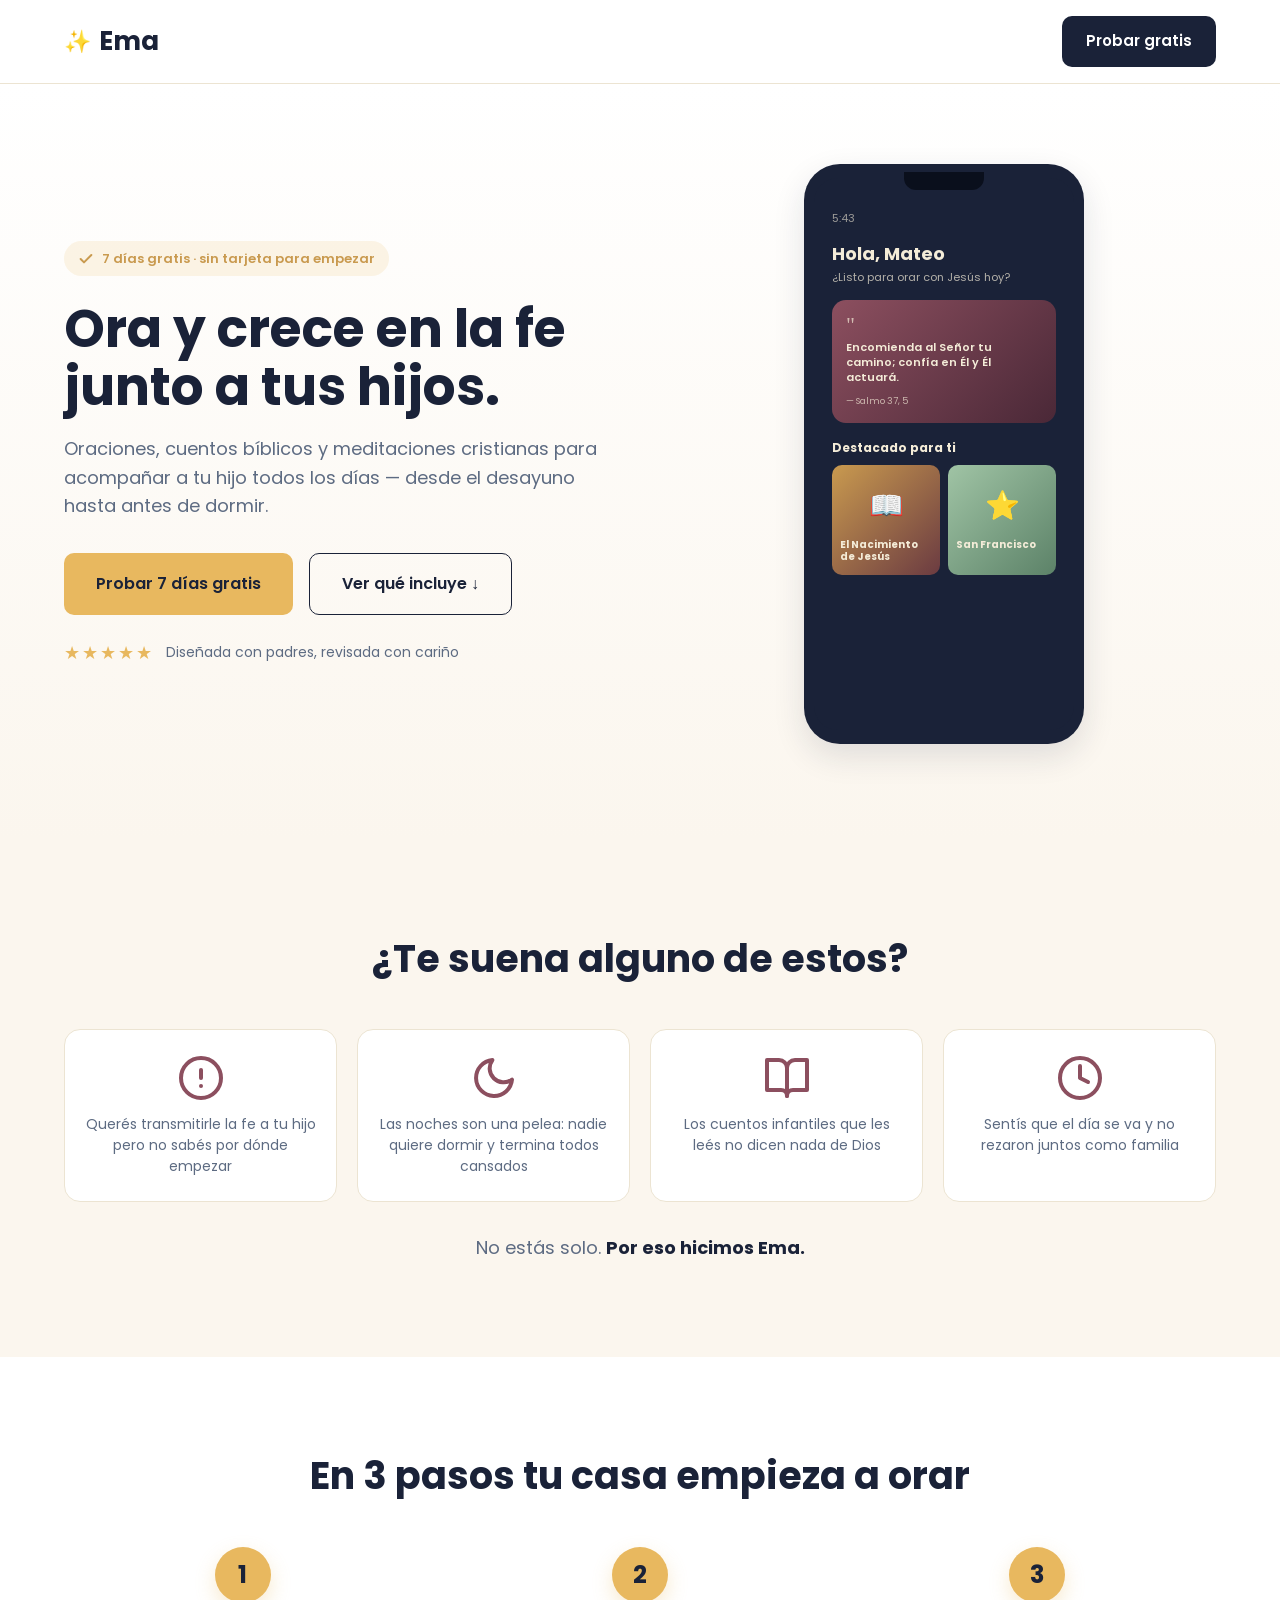
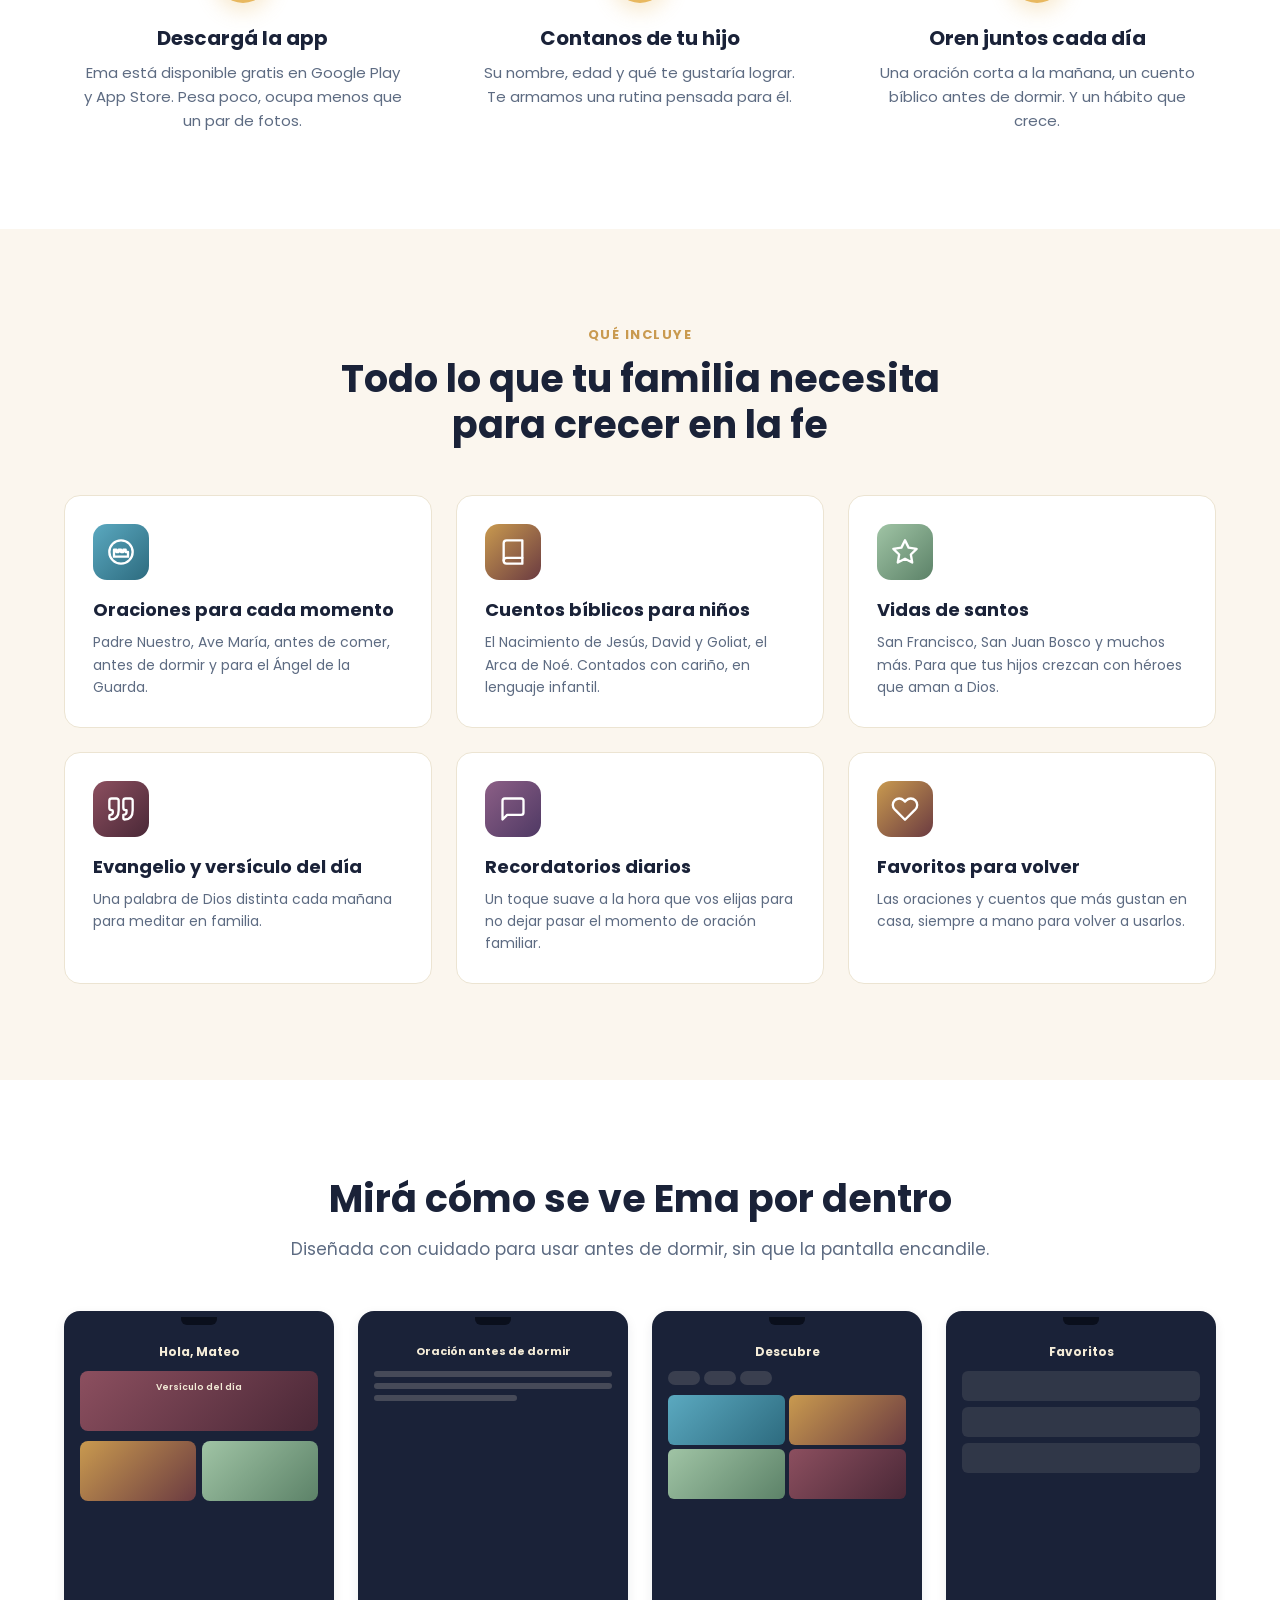
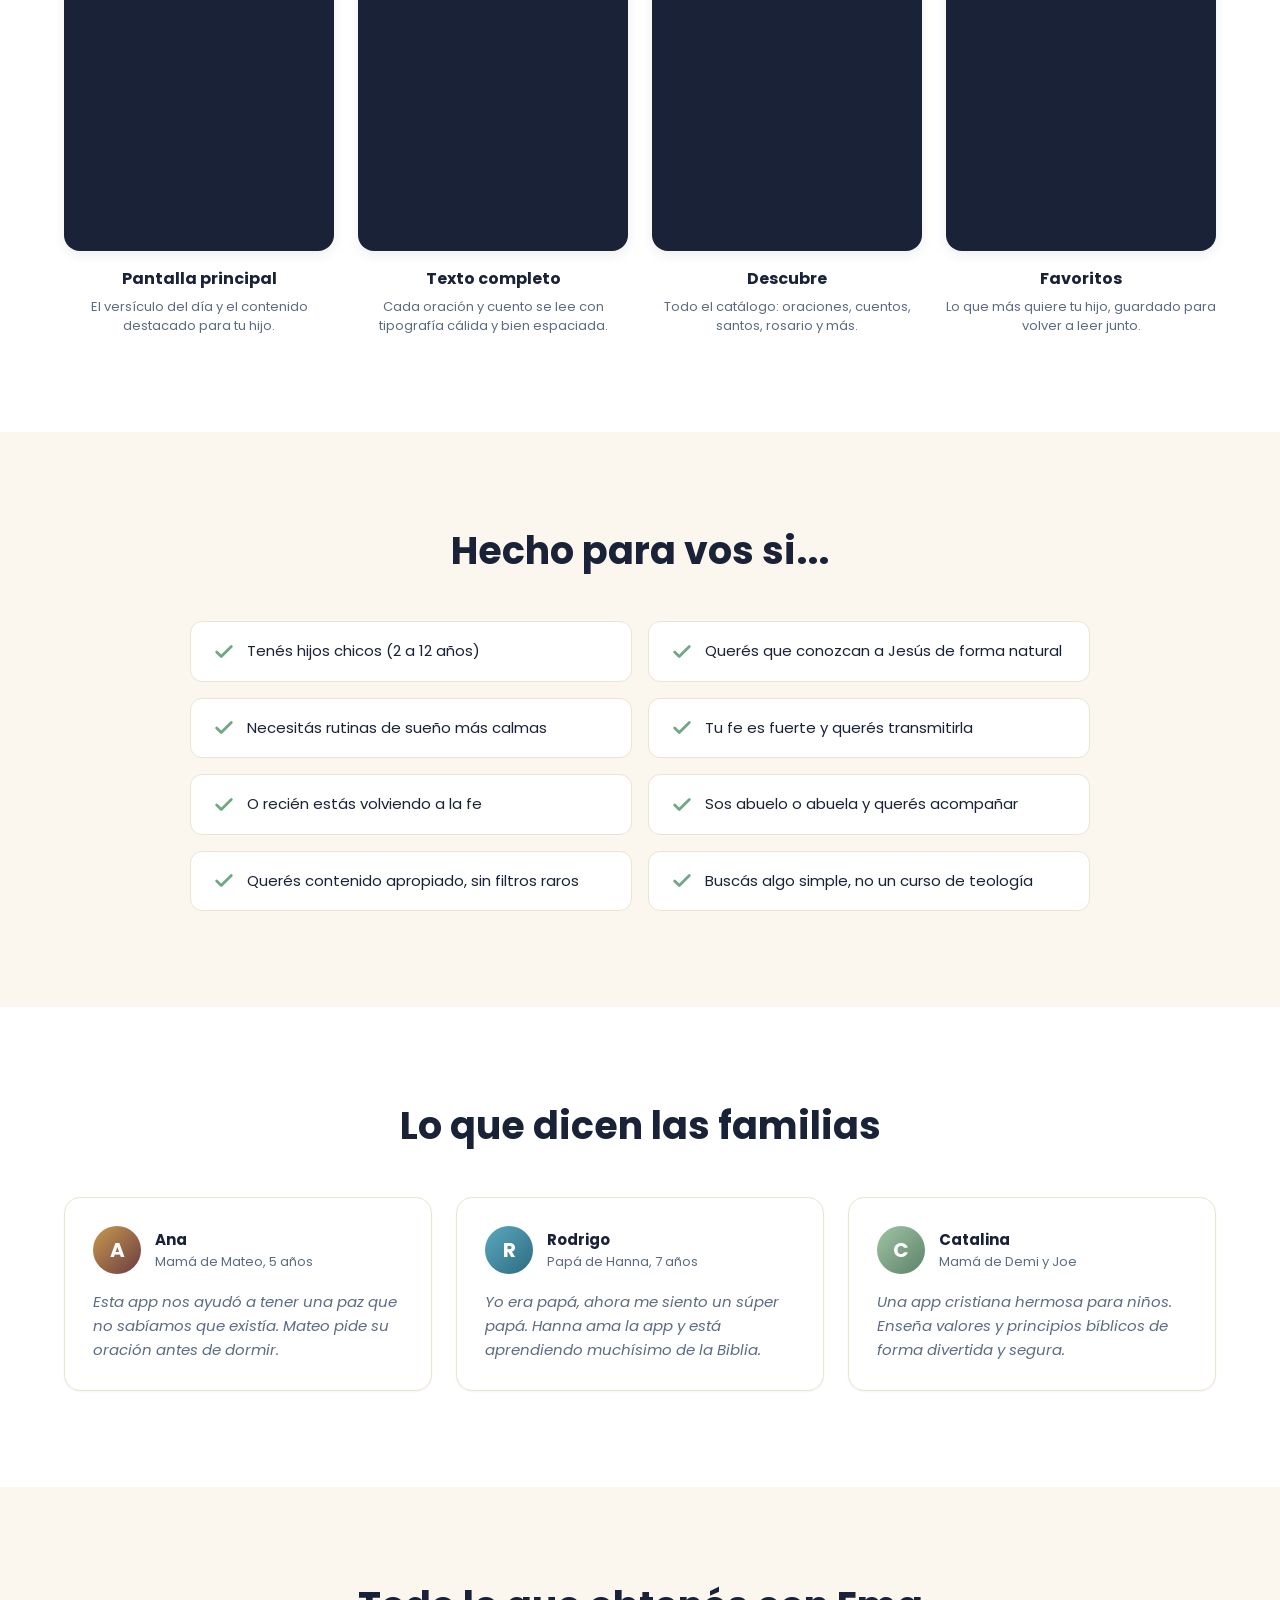
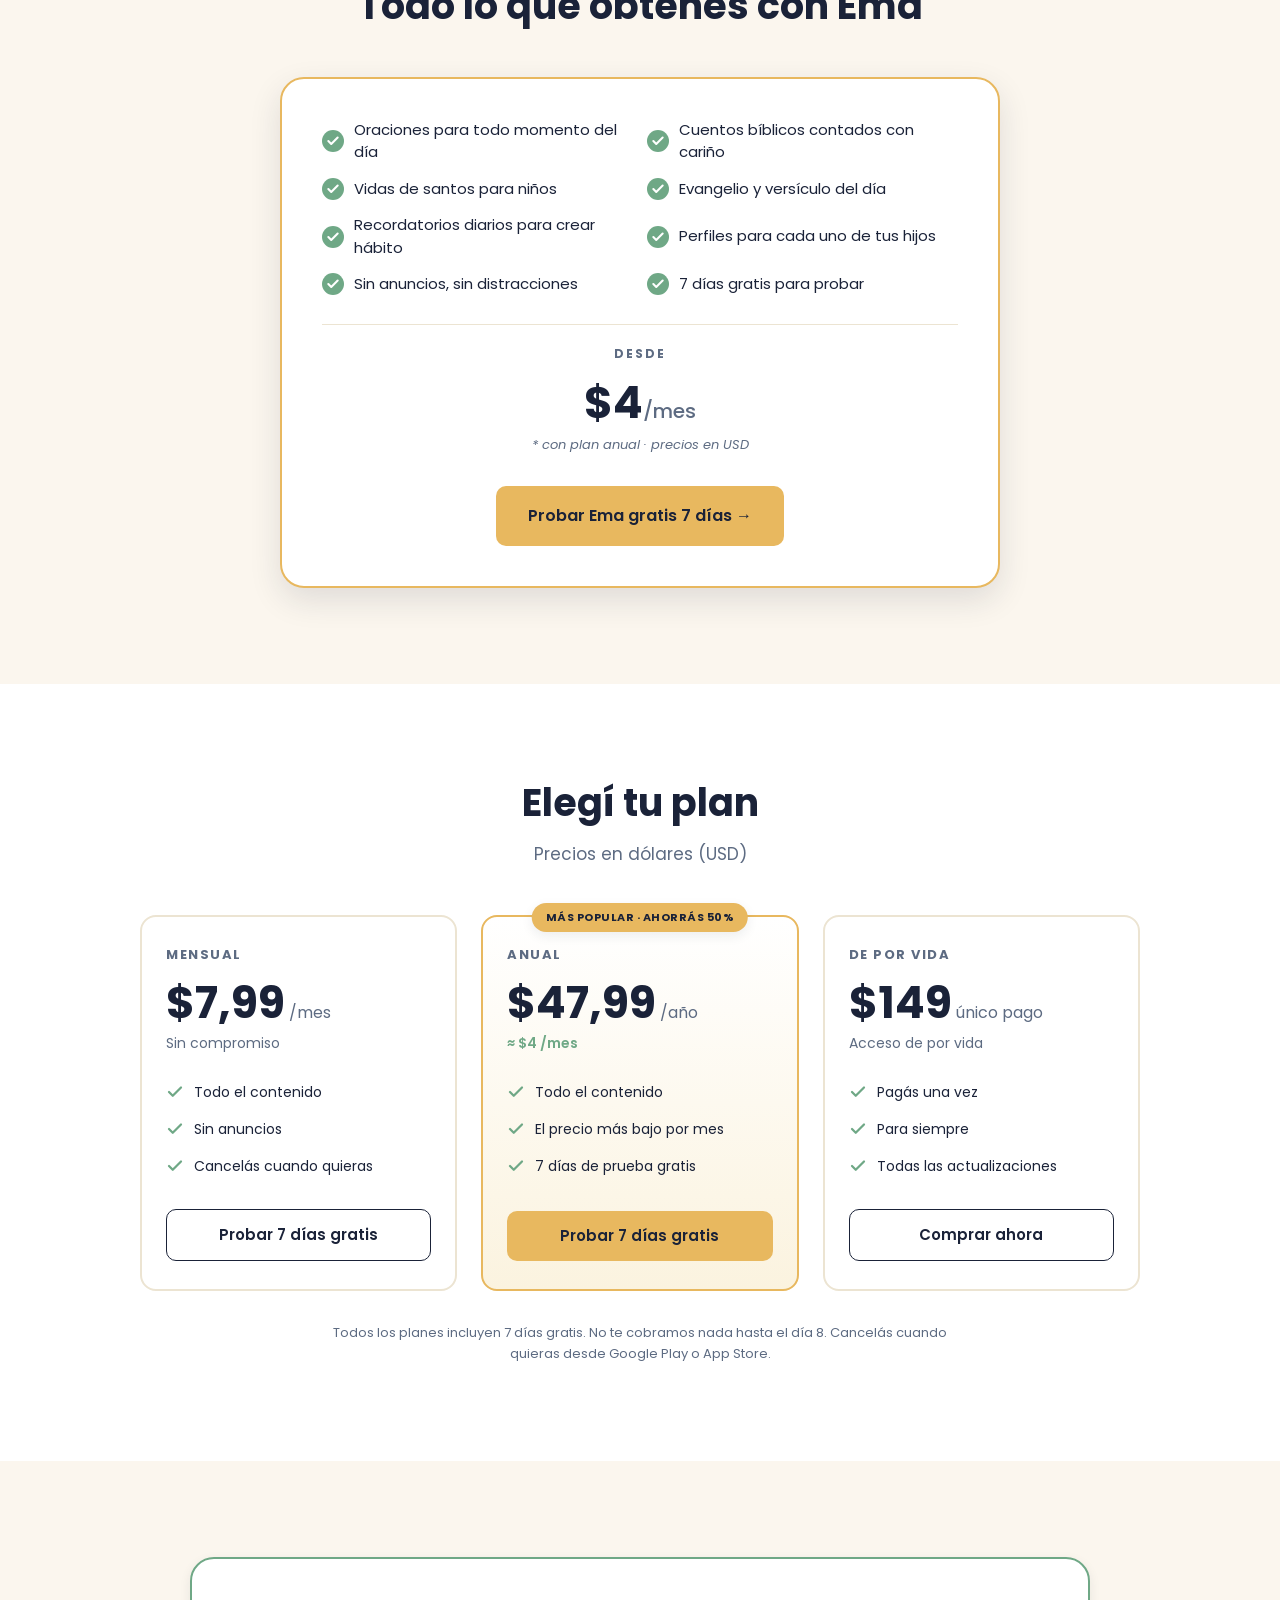
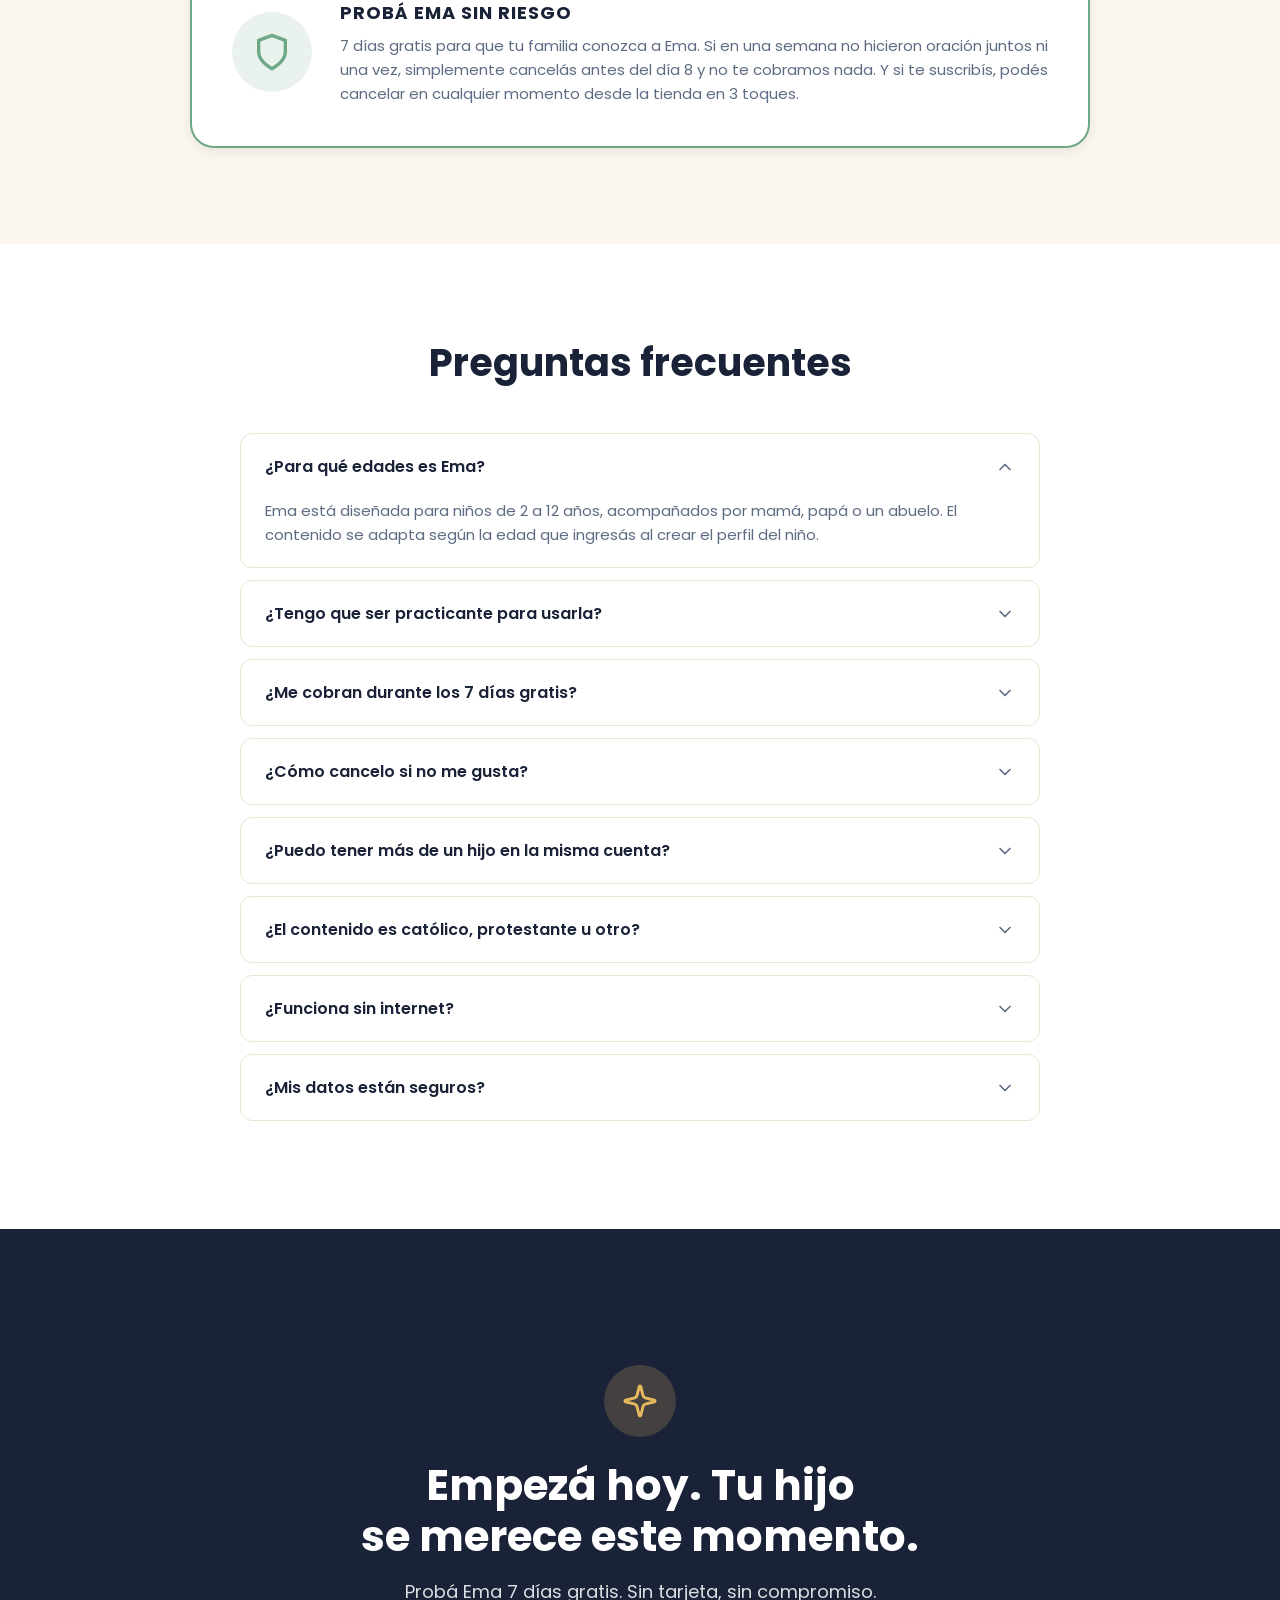
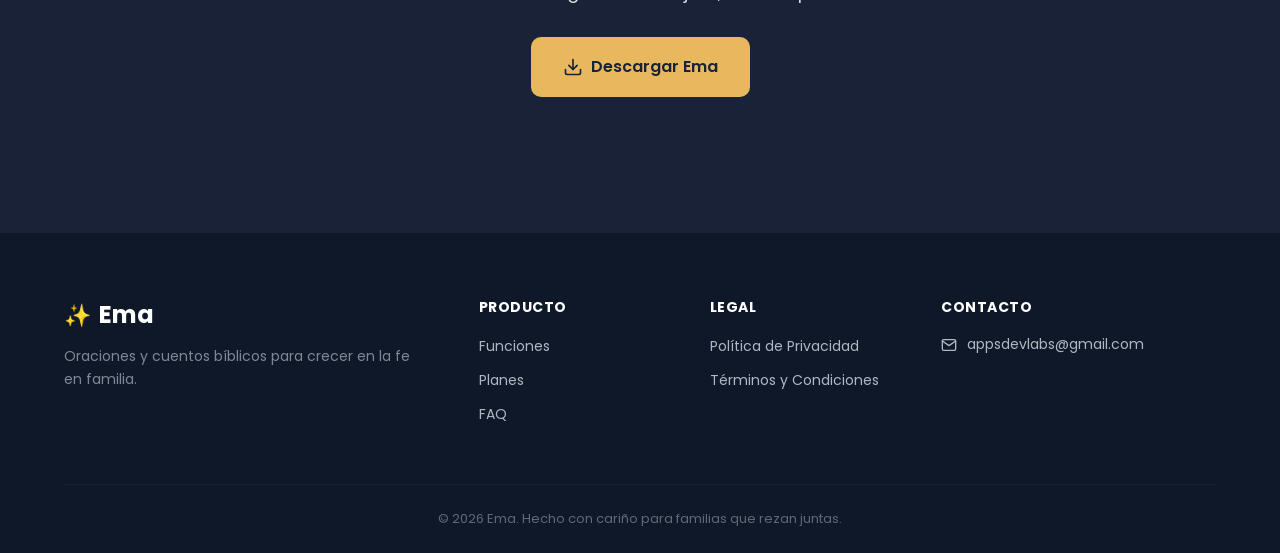
==== commit 7f8d91d6: "Fix pricing consistency and clarify testimonial ages - Pricing: USD 7,99/mes (mensual), USD 47,99/añ" ====
--- a/index.html
+++ b/index.html
@@ -304,7 +304,7 @@
           <div class="testimonial-avatar avatar-1">A</div>
           <div>
             <div class="testimonial-name">Ana</div>
-            <div class="testimonial-role">Mamá de Mateo (5)</div>
+            <div class="testimonial-role">Mamá de Mateo, 5 años</div>
           </div>
         </div>
         <p class="testimonial-quote">Esta app nos ayudó a tener una paz que no sabíamos que existía. Mateo pide su oración antes de dormir.</p>
@@ -314,7 +314,7 @@
           <div class="testimonial-avatar avatar-2">R</div>
           <div>
             <div class="testimonial-name">Rodrigo</div>
-            <div class="testimonial-role">Papá de Hanna (7)</div>
+            <div class="testimonial-role">Papá de Hanna, 7 años</div>
           </div>
         </div>
         <p class="testimonial-quote">Yo era papá, ahora me siento un súper papá. Hanna ama la app y está aprendiendo muchísimo de la Biblia.</p>
@@ -351,8 +351,9 @@
       <div class="value-stack-price-wrap">
         <p class="value-stack-eyebrow">DESDE</p>
         <div class="value-stack-price">
-          <span class="price-amount">$4,17</span><span class="price-period">/mes</span>
-        </div>
+          <span class="price-amount">$4</span><span class="price-period">/mes</span>
+        </div>
+        <p class="value-stack-fineprint">* con plan anual · precios en USD</p>
       </div>
       <div class="value-stack-cta">
         <a href="#planes" class="btn btn-accent btn-lg">Probar Ema gratis 7 días →</a>
@@ -365,12 +366,13 @@
 <section id="planes">
   <div class="container">
     <h2 class="section-title">Elegí tu plan</h2>
+    <p class="section-subtitle">Precios en dólares (USD)</p>
     <div class="pricing-grid">
       <div class="pricing-card">
         <div class="pricing-body">
           <p class="pricing-name">MENSUAL</p>
           <div class="pricing-price">
-            <span class="price-amount">$8,99</span><span class="price-period">/mes</span>
+            <span class="price-amount">$7,99</span><span class="price-period">/mes</span>
           </div>
           <p class="pricing-description">Sin compromiso</p>
           <ul class="pricing-features">
@@ -383,13 +385,13 @@
       </div>
 
       <div class="pricing-card featured">
-        <span class="pricing-badge pricing-badge--floating pricing-badge--featured">MÁS POPULAR · AHORRÁS 54%</span>
+        <span class="pricing-badge pricing-badge--floating pricing-badge--featured">MÁS POPULAR · AHORRÁS 50%</span>
         <div class="pricing-body">
           <p class="pricing-name">ANUAL</p>
           <div class="pricing-price">
-            <span class="price-amount">$49,99</span><span class="price-period">/año</span>
-          </div>
-          <p class="pricing-description pricing-description--accent">≈ $4,17 /mes</p>
+            <span class="price-amount">$47,99</span><span class="price-period">/año</span>
+          </div>
+          <p class="pricing-description pricing-description--accent">≈ $4 /mes</p>
           <ul class="pricing-features">
             <li><svg width="18" height="18" viewBox="0 0 24 24" fill="none" stroke="currentColor" stroke-width="3" stroke-linecap="round" stroke-linejoin="round"><polyline points="20 6 9 17 4 12"/></svg>Todo el contenido</li>
             <li><svg width="18" height="18" viewBox="0 0 24 24" fill="none" stroke="currentColor" stroke-width="3" stroke-linecap="round" stroke-linejoin="round"><polyline points="20 6 9 17 4 12"/></svg>El precio más bajo por mes</li>
@@ -403,7 +405,7 @@
         <div class="pricing-body">
           <p class="pricing-name">DE POR VIDA</p>
           <div class="pricing-price">
-            <span class="price-amount">$129</span><span class="price-period">único pago</span>
+            <span class="price-amount">$149</span><span class="price-period">único pago</span>
           </div>
           <p class="pricing-description">Acceso de por vida</p>
           <ul class="pricing-features">
--- a/styles.css
+++ b/styles.css
@@ -734,6 +734,12 @@
   text-align: center;
   margin-top: 12px;
 }
+.value-stack-fineprint {
+  font-size: 13px;
+  color: var(--text-secondary);
+  margin-top: 8px;
+  font-style: italic;
+}
 
 /* ============================================================
    PRICING
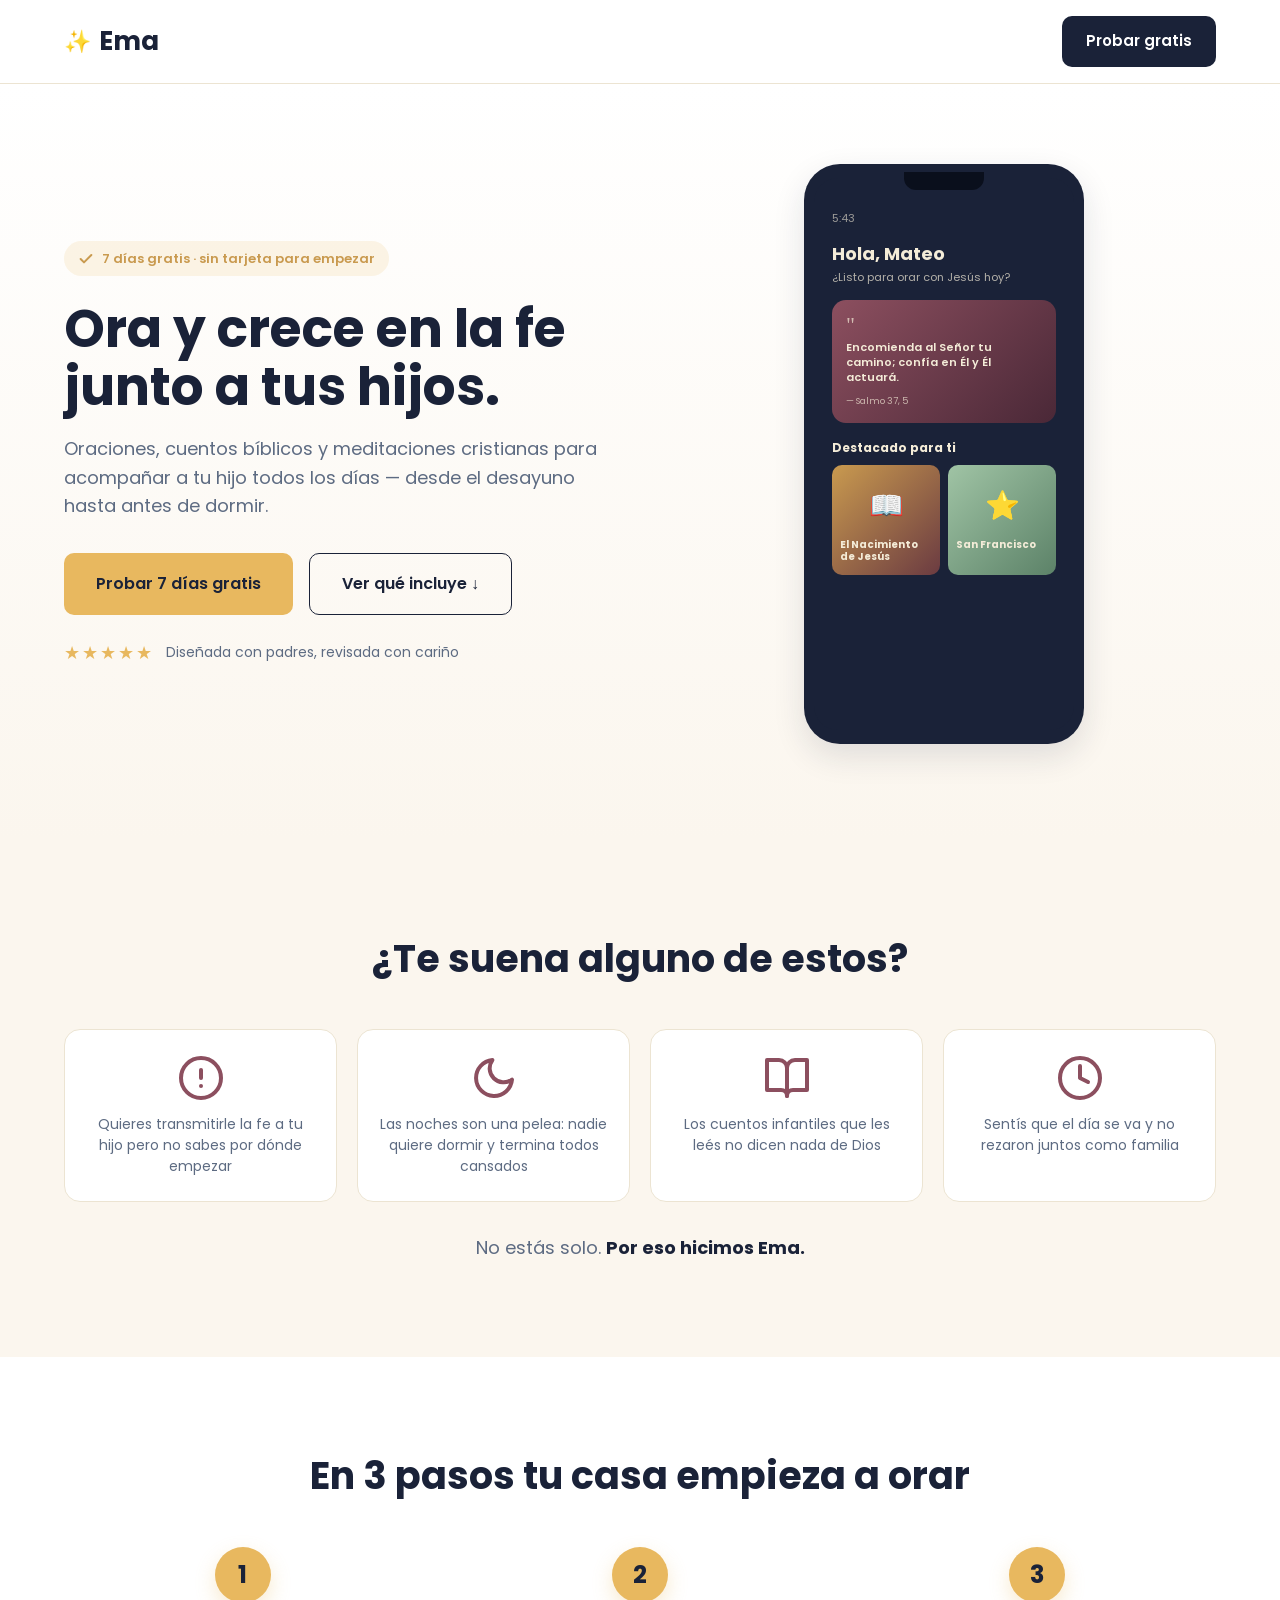
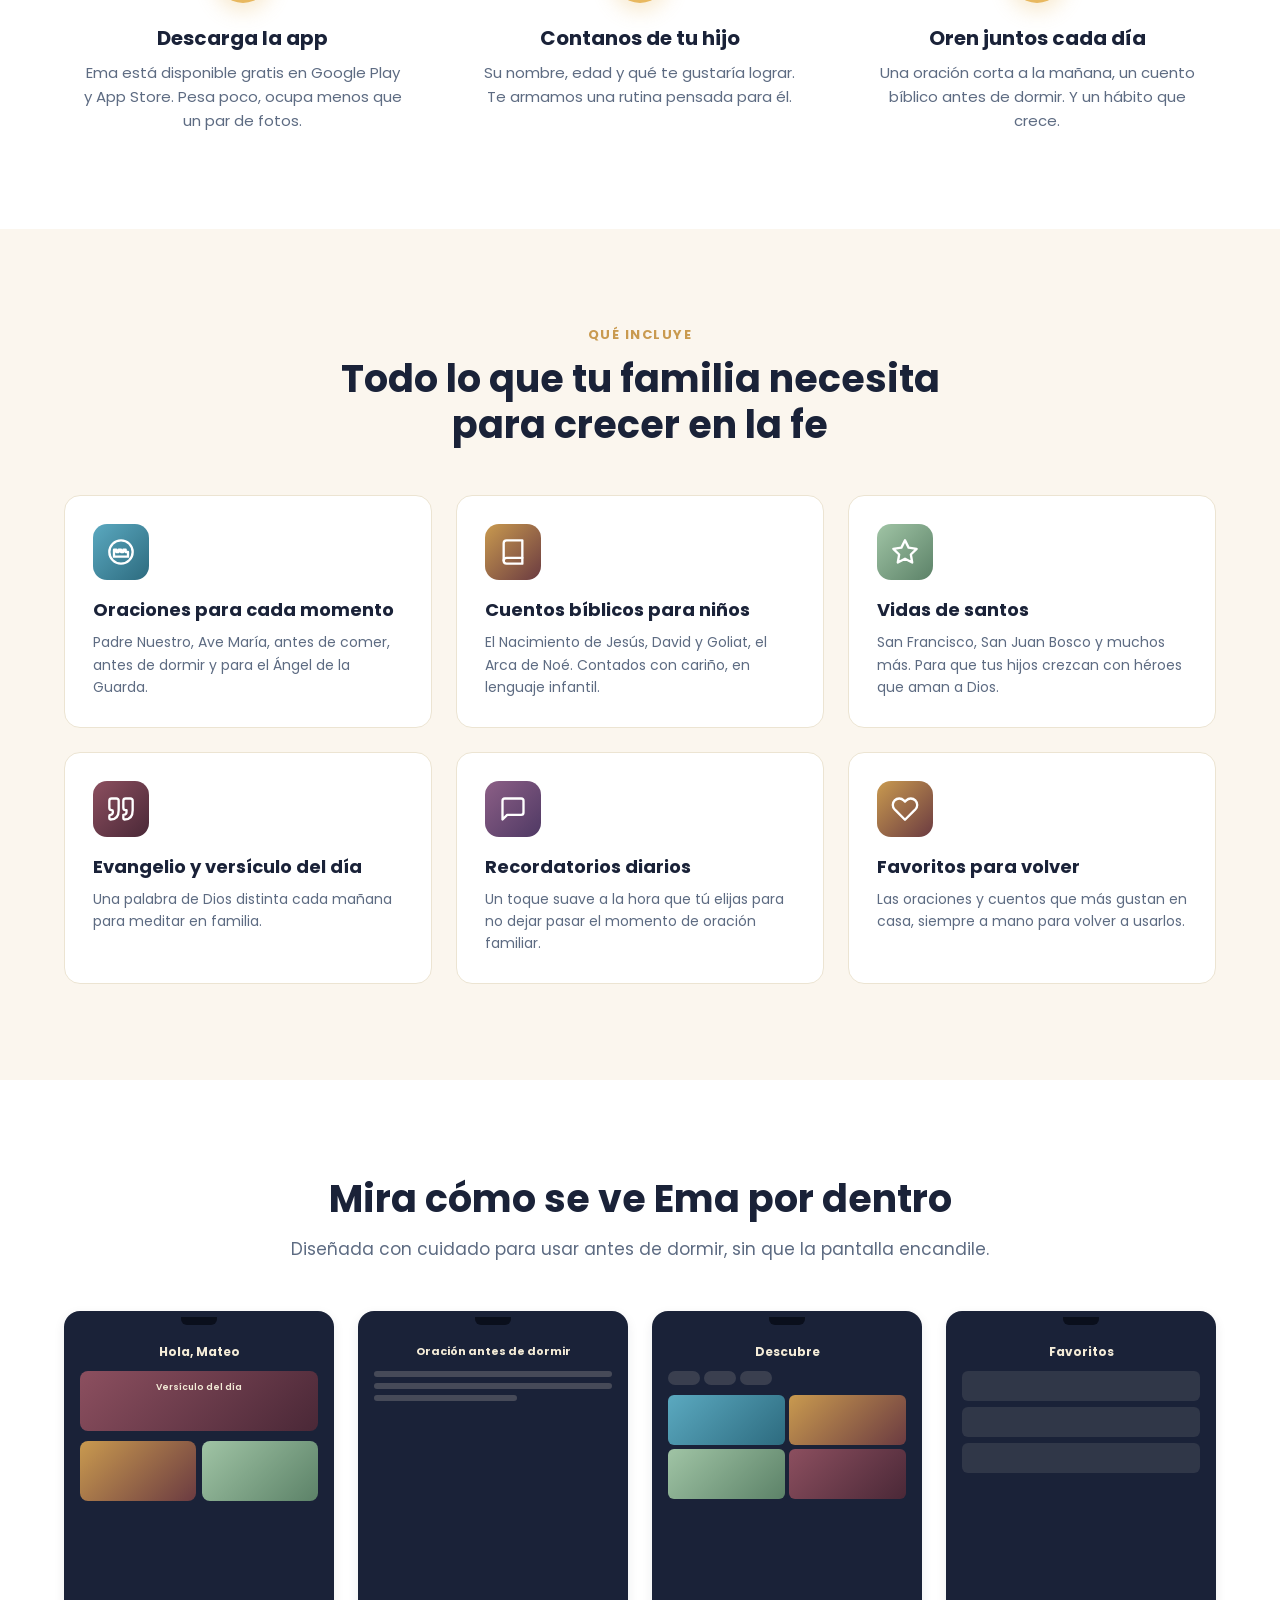
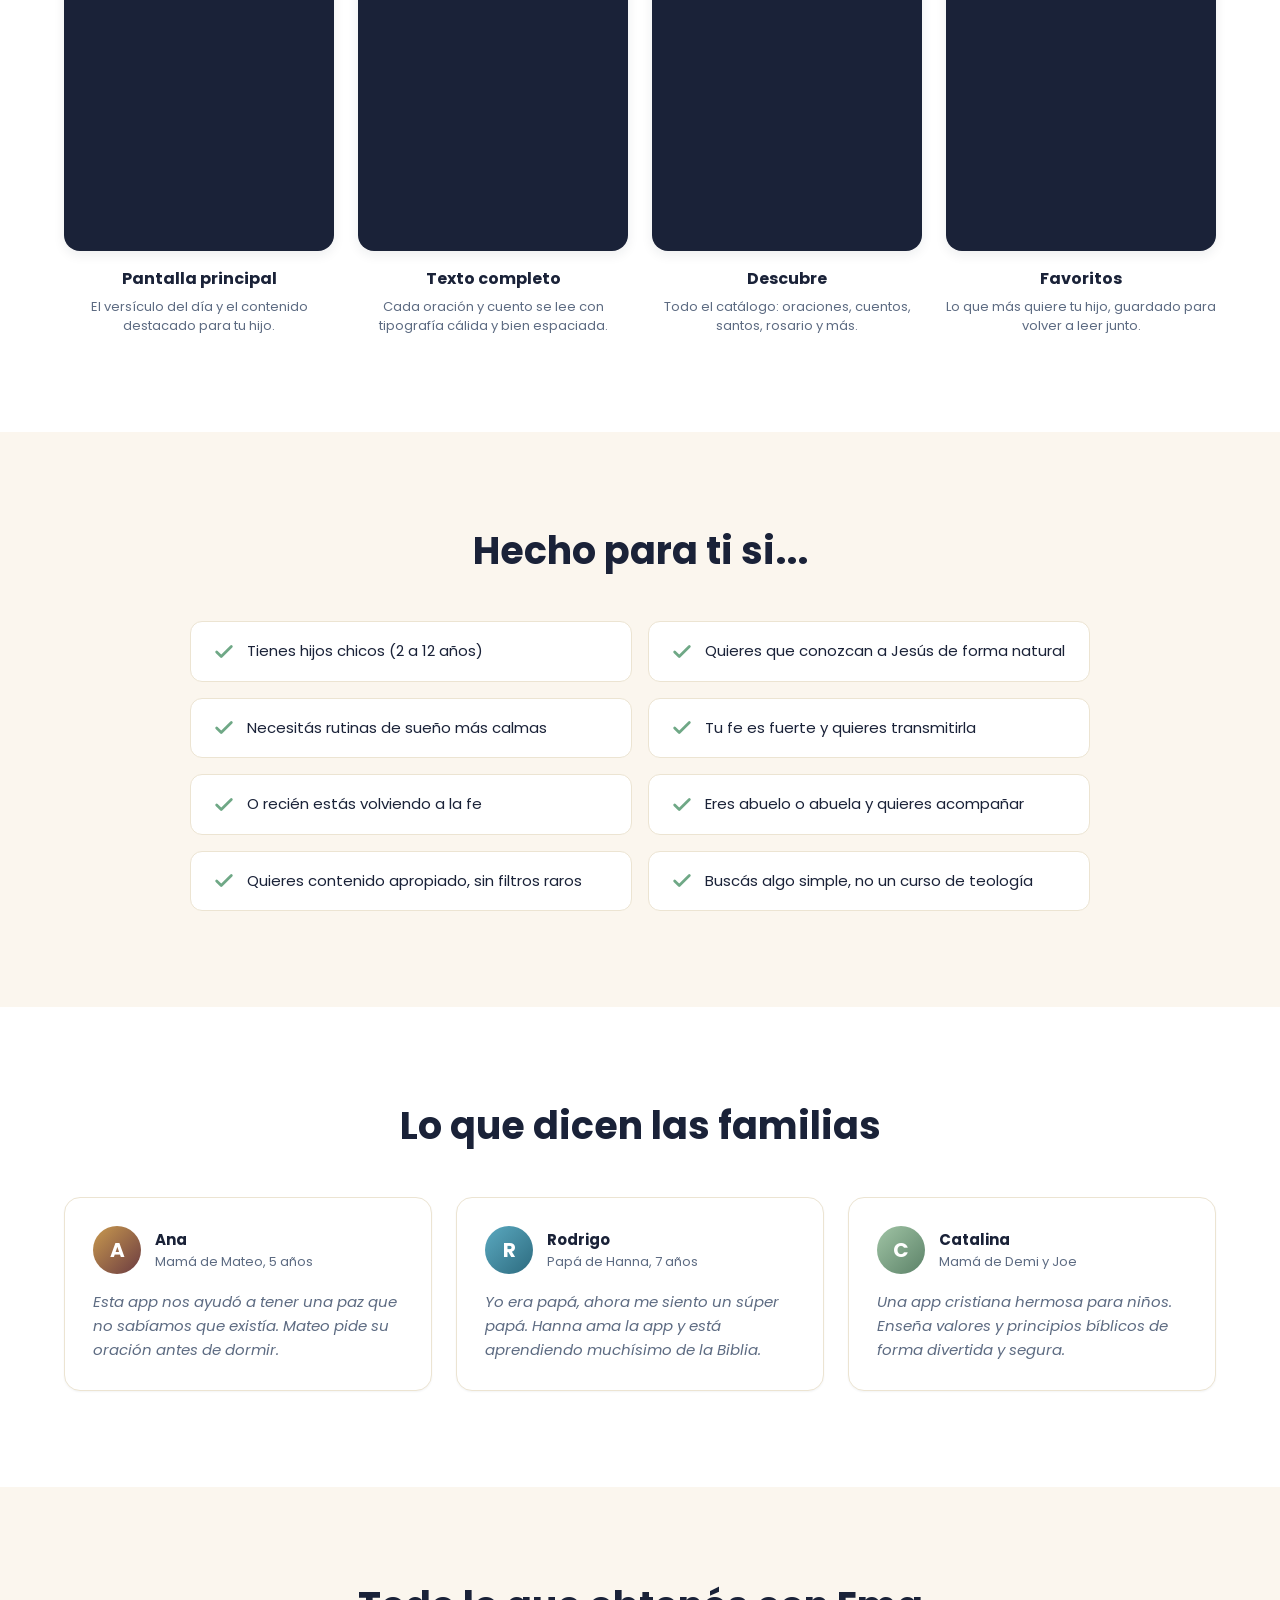
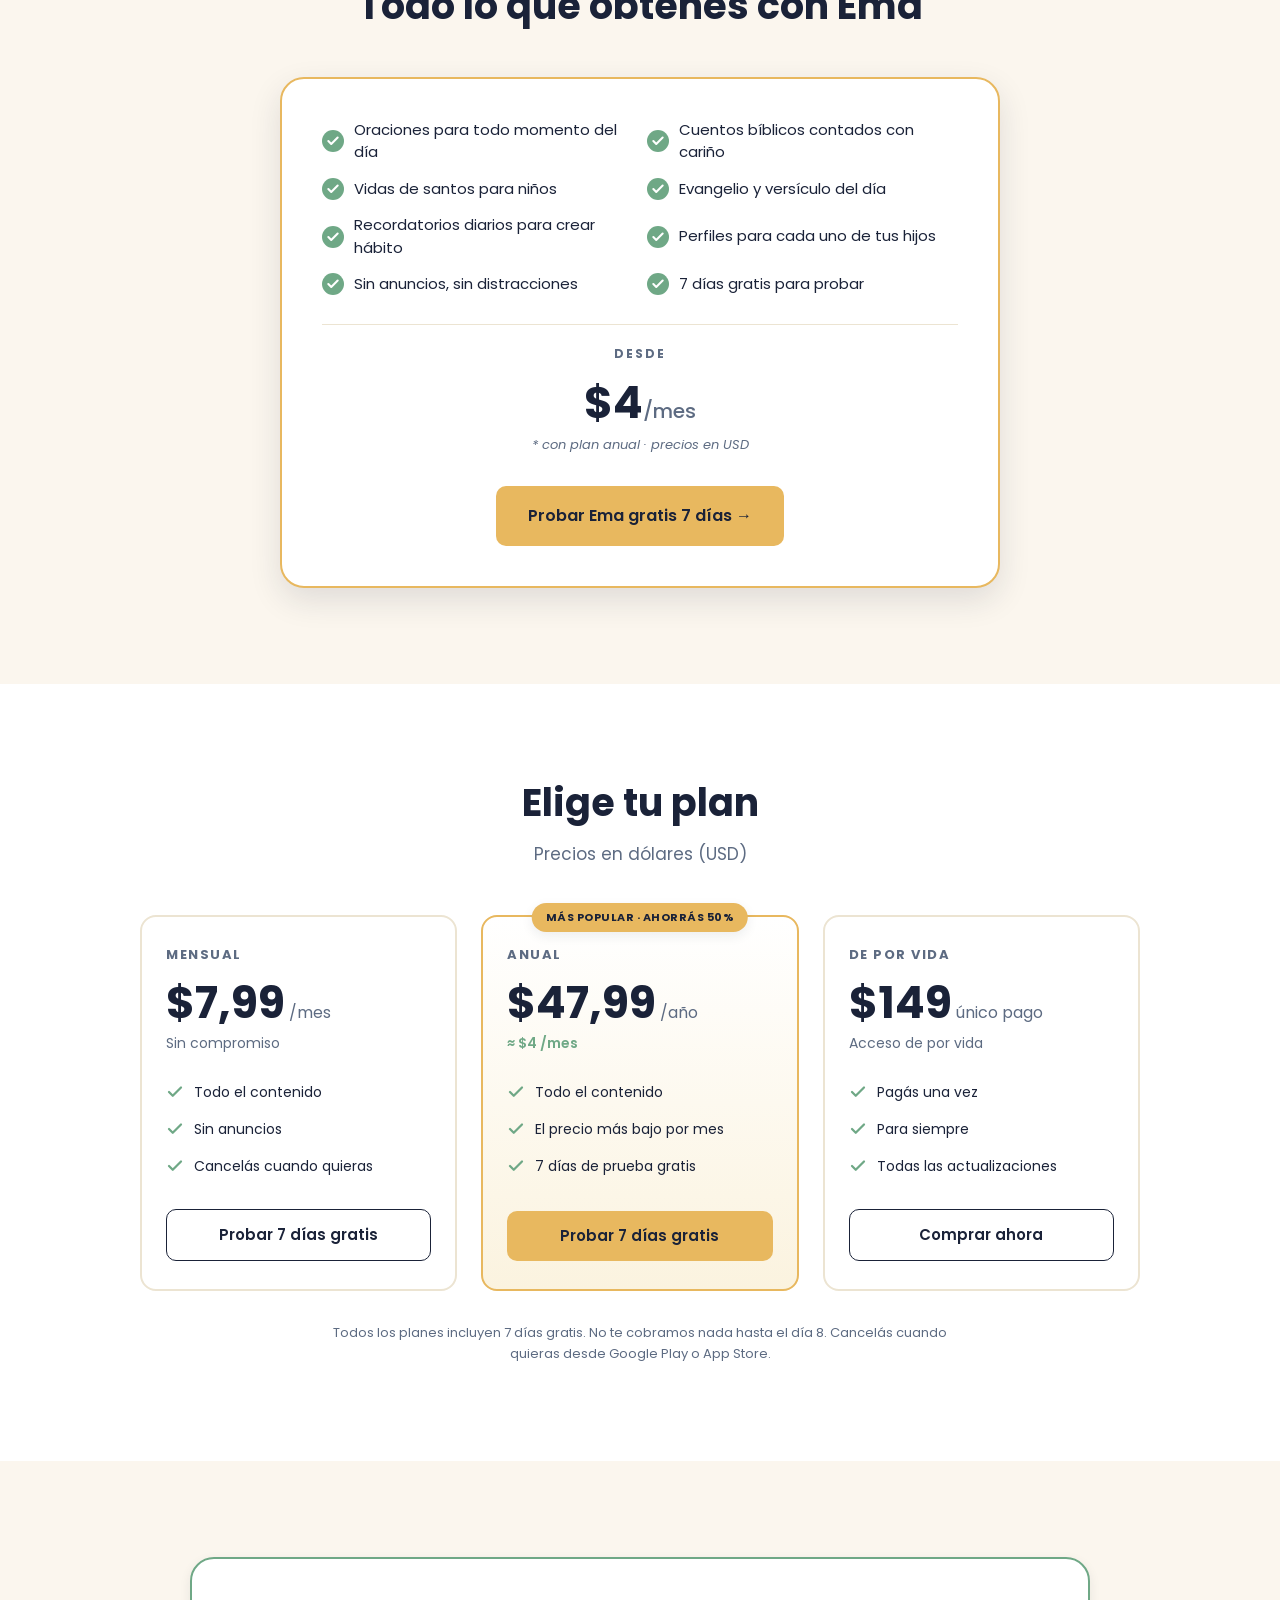
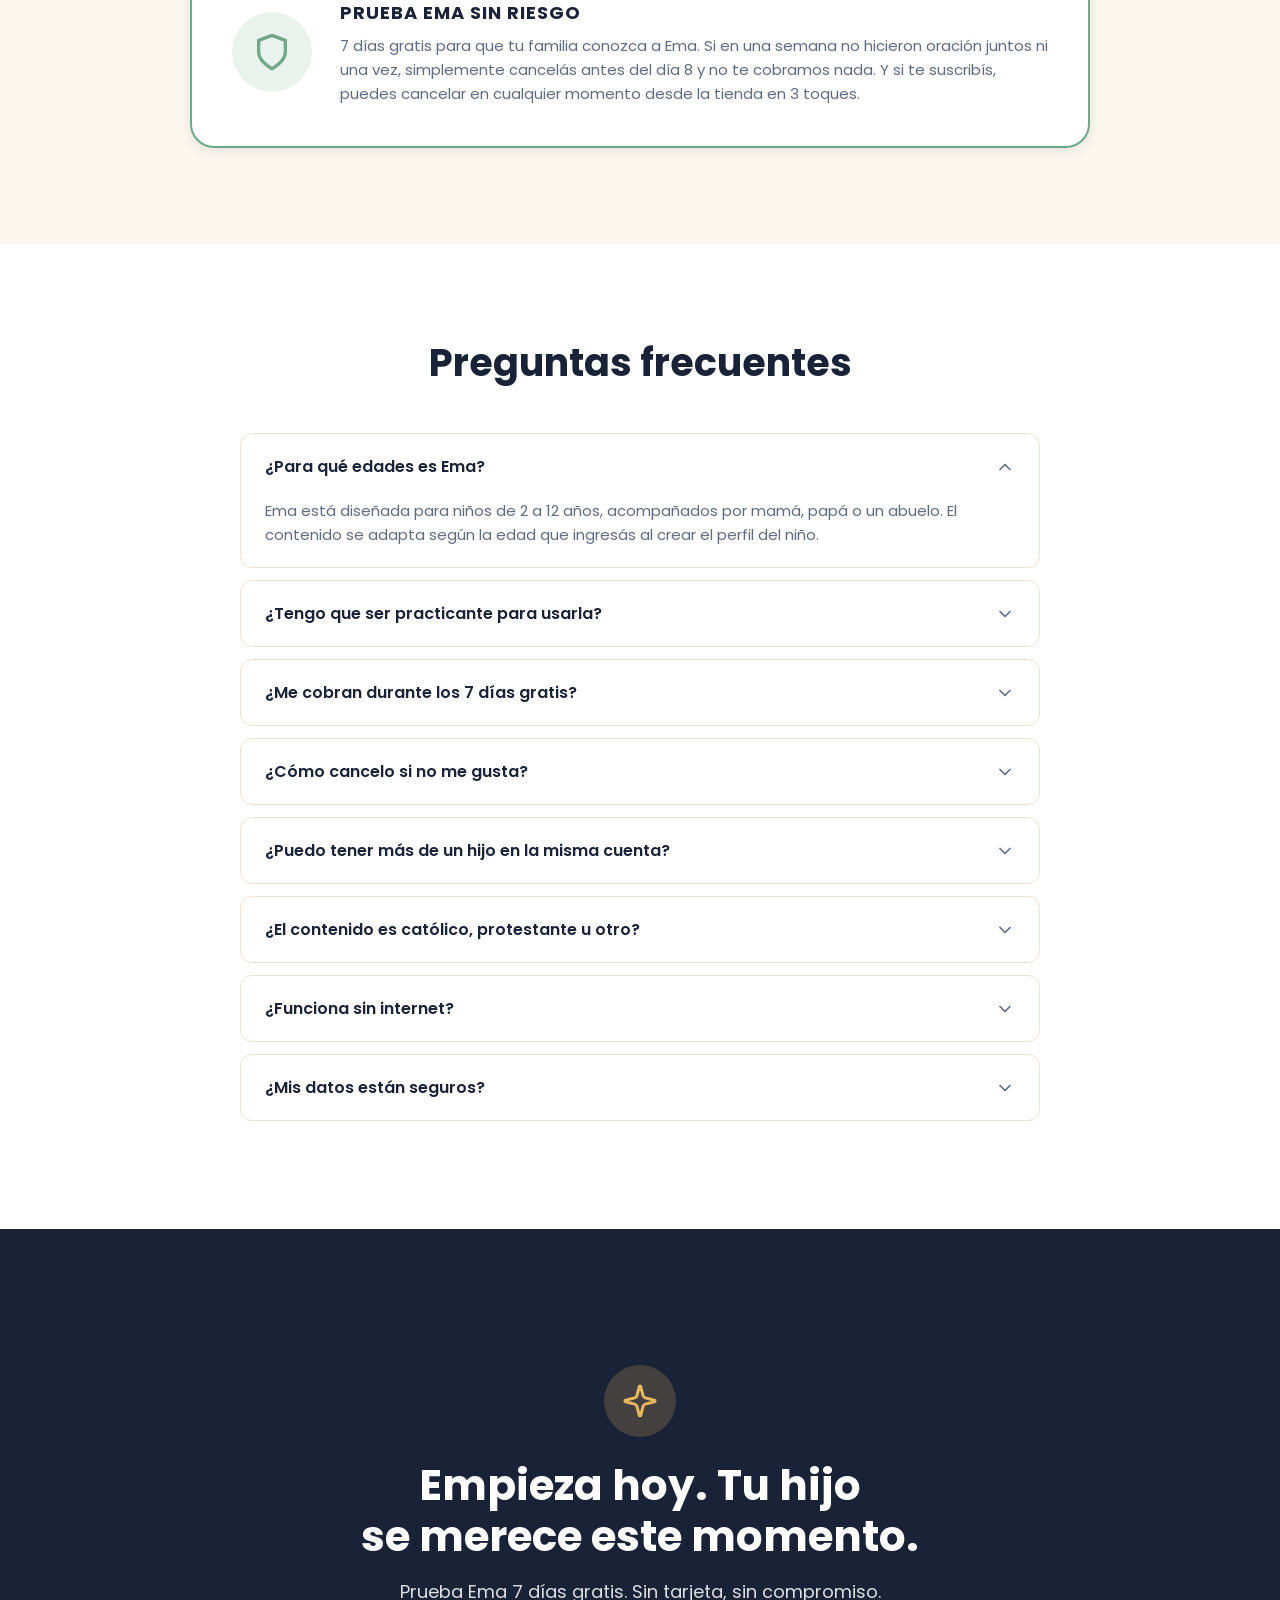
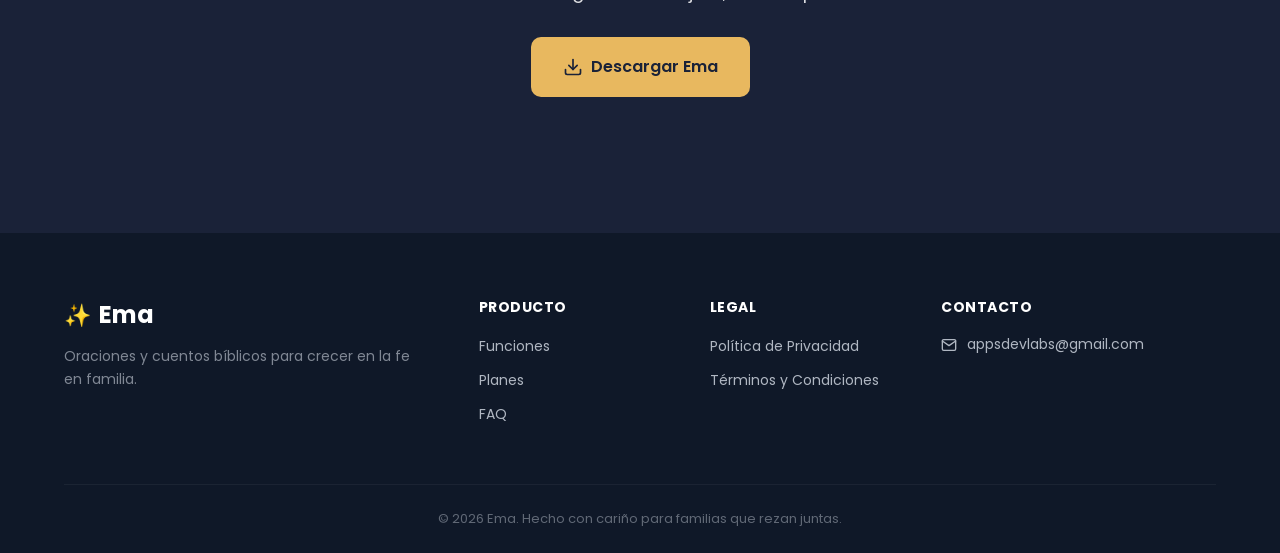
==== commit b2ab9776: "Neutralizar voseo → tuteo neutro LatAm 42 sustituciones en 5 archivos: - index.html: 19 cambios (que" ====
--- a/index.html
+++ b/index.html
@@ -6,8 +6,8 @@
   <title>Ema — Oraciones y cuentos bíblicos para crecer en la fe en familia</title>
   <meta name="description" content="Oraciones, cuentos bíblicos y meditaciones cristianas para acompañar a tus hijos en la fe todos los días. Probala 7 días gratis.">
   <meta name="theme-color" content="#1A2238">
-  <link rel="icon" type="image/svg+xml" href="favicon.svg">
-  <link rel="apple-touch-icon" href="favicon.svg">
+  <link rel="icon" type="image/png" href="favicon.png">
+  <link rel="apple-touch-icon" href="favicon.png">
   <link rel="preconnect" href="https://fonts.googleapis.com">
   <link rel="preconnect" href="https://fonts.gstatic.com" crossorigin>
   <link href="https://fonts.googleapis.com/css2?family=Poppins:wght@400;500;600;700&display=swap" rel="stylesheet">
@@ -84,7 +84,7 @@
         <div class="pain-icon">
           <svg viewBox="0 0 24 24" fill="none" stroke="currentColor" stroke-width="2" stroke-linecap="round" stroke-linejoin="round"><circle cx="12" cy="12" r="10"/><line x1="12" y1="8" x2="12" y2="12"/><line x1="12" y1="16" x2="12.01" y2="16"/></svg>
         </div>
-        <p>Querés transmitirle la fe a tu hijo pero no sabés por dónde empezar</p>
+        <p>Quieres transmitirle la fe a tu hijo pero no sabes por dónde empezar</p>
       </div>
       <div class="pain-card">
         <div class="pain-icon">
@@ -116,7 +116,7 @@
     <div class="steps-grid">
       <div class="step">
         <div class="step-number">1</div>
-        <h4 class="step-title">Descargá la app</h4>
+        <h4 class="step-title">Descarga la app</h4>
         <p class="step-text">Ema está disponible gratis en Google Play y App Store. Pesa poco, ocupa menos que un par de fotos.</p>
       </div>
       <div class="step">
@@ -172,7 +172,7 @@
           <svg viewBox="0 0 24 24" fill="none" stroke="currentColor" stroke-width="2" stroke-linecap="round" stroke-linejoin="round"><path d="M21 15a2 2 0 0 1-2 2H7l-4 4V5a2 2 0 0 1 2-2h14a2 2 0 0 1 2 2z"/></svg>
         </div>
         <h3>Recordatorios diarios</h3>
-        <p>Un toque suave a la hora que vos elijas para no dejar pasar el momento de oración familiar.</p>
+        <p>Un toque suave a la hora que tú elijas para no dejar pasar el momento de oración familiar.</p>
       </div>
       <div class="feature-card">
         <div class="feature-icon-wrap feature-icon-amber">
@@ -188,7 +188,7 @@
 <!-- ===== PRODUCT SHOWCASE ===== -->
 <section>
   <div class="container">
-    <h2 class="section-title">Mirá cómo se ve Ema por dentro</h2>
+    <h2 class="section-title">Mira cómo se ve Ema por dentro</h2>
     <p class="section-subtitle">Diseñada con cuidado para usar antes de dormir, sin que la pantalla encandile.</p>
     <div class="showcase-grid">
       <div class="showcase-card">
@@ -256,15 +256,15 @@
 <!-- ===== FOR WHO ===== -->
 <section class="section-bg">
   <div class="container">
-    <h2 class="section-title">Hecho para vos si...</h2>
+    <h2 class="section-title">Hecho para ti si...</h2>
     <div class="for-who-grid">
       <div class="for-who-item">
         <svg class="for-who-check" width="22" height="22" viewBox="0 0 24 24" fill="none" stroke="currentColor" stroke-width="3" stroke-linecap="round" stroke-linejoin="round"><polyline points="20 6 9 17 4 12"/></svg>
-        Tenés hijos chicos (2 a 12 años)
-      </div>
-      <div class="for-who-item">
-        <svg class="for-who-check" width="22" height="22" viewBox="0 0 24 24" fill="none" stroke="currentColor" stroke-width="3" stroke-linecap="round" stroke-linejoin="round"><polyline points="20 6 9 17 4 12"/></svg>
-        Querés que conozcan a Jesús de forma natural
+        Tienes hijos chicos (2 a 12 años)
+      </div>
+      <div class="for-who-item">
+        <svg class="for-who-check" width="22" height="22" viewBox="0 0 24 24" fill="none" stroke="currentColor" stroke-width="3" stroke-linecap="round" stroke-linejoin="round"><polyline points="20 6 9 17 4 12"/></svg>
+        Quieres que conozcan a Jesús de forma natural
       </div>
       <div class="for-who-item">
         <svg class="for-who-check" width="22" height="22" viewBox="0 0 24 24" fill="none" stroke="currentColor" stroke-width="3" stroke-linecap="round" stroke-linejoin="round"><polyline points="20 6 9 17 4 12"/></svg>
@@ -272,7 +272,7 @@
       </div>
       <div class="for-who-item">
         <svg class="for-who-check" width="22" height="22" viewBox="0 0 24 24" fill="none" stroke="currentColor" stroke-width="3" stroke-linecap="round" stroke-linejoin="round"><polyline points="20 6 9 17 4 12"/></svg>
-        Tu fe es fuerte y querés transmitirla
+        Tu fe es fuerte y quieres transmitirla
       </div>
       <div class="for-who-item">
         <svg class="for-who-check" width="22" height="22" viewBox="0 0 24 24" fill="none" stroke="currentColor" stroke-width="3" stroke-linecap="round" stroke-linejoin="round"><polyline points="20 6 9 17 4 12"/></svg>
@@ -280,11 +280,11 @@
       </div>
       <div class="for-who-item">
         <svg class="for-who-check" width="22" height="22" viewBox="0 0 24 24" fill="none" stroke="currentColor" stroke-width="3" stroke-linecap="round" stroke-linejoin="round"><polyline points="20 6 9 17 4 12"/></svg>
-        Sos abuelo o abuela y querés acompañar
-      </div>
-      <div class="for-who-item">
-        <svg class="for-who-check" width="22" height="22" viewBox="0 0 24 24" fill="none" stroke="currentColor" stroke-width="3" stroke-linecap="round" stroke-linejoin="round"><polyline points="20 6 9 17 4 12"/></svg>
-        Querés contenido apropiado, sin filtros raros
+        Eres abuelo o abuela y quieres acompañar
+      </div>
+      <div class="for-who-item">
+        <svg class="for-who-check" width="22" height="22" viewBox="0 0 24 24" fill="none" stroke="currentColor" stroke-width="3" stroke-linecap="round" stroke-linejoin="round"><polyline points="20 6 9 17 4 12"/></svg>
+        Quieres contenido apropiado, sin filtros raros
       </div>
       <div class="for-who-item">
         <svg class="for-who-check" width="22" height="22" viewBox="0 0 24 24" fill="none" stroke="currentColor" stroke-width="3" stroke-linecap="round" stroke-linejoin="round"><polyline points="20 6 9 17 4 12"/></svg>
@@ -365,7 +365,7 @@
 <!-- ===== PRICING ===== -->
 <section id="planes">
   <div class="container">
-    <h2 class="section-title">Elegí tu plan</h2>
+    <h2 class="section-title">Elige tu plan</h2>
     <p class="section-subtitle">Precios en dólares (USD)</p>
     <div class="pricing-grid">
       <div class="pricing-card">
@@ -429,8 +429,8 @@
         <svg viewBox="0 0 24 24" fill="none" stroke="currentColor" stroke-width="2" stroke-linecap="round" stroke-linejoin="round"><path d="M12 22s8-4 8-10V5l-8-3-8 3v7c0 6 8 10 8 10z"/></svg>
       </div>
       <div class="guarantee-content">
-        <h3 class="guarantee-title">PROBÁ EMA SIN RIESGO</h3>
-        <p>7 días gratis para que tu familia conozca a Ema. Si en una semana no hicieron oración juntos ni una vez, simplemente cancelás antes del día 8 y no te cobramos nada. Y si te suscribís, podés cancelar en cualquier momento desde la tienda en 3 toques.</p>
+        <h3 class="guarantee-title">PRUEBA EMA SIN RIESGO</h3>
+        <p>7 días gratis para que tu familia conozca a Ema. Si en una semana no hicieron oración juntos ni una vez, simplemente cancelás antes del día 8 y no te cobramos nada. Y si te suscribís, puedes cancelar en cualquier momento desde la tienda en 3 toques.</p>
       </div>
     </div>
   </div>
@@ -451,7 +451,7 @@
         <button class="faq-question">¿Tengo que ser practicante para usarla?
           <svg class="faq-icon" width="20" height="20" viewBox="0 0 24 24" fill="none" stroke="currentColor" stroke-width="2" stroke-linecap="round" stroke-linejoin="round"><polyline points="6 9 12 15 18 9"/></svg>
         </button>
-        <div class="faq-answer">No. Ema está pensada tanto para familias con fe fuerte como para quienes están redescubriendo el camino. En el onboarding nos contás cómo es tu relación con la fe y adaptamos el contenido.</div>
+        <div class="faq-answer">No. Ema está pensada tanto para familias con fe fuerte como para quienes están redescubriendo el camino. En el onboarding nos cuentas cómo es tu relación con la fe y adaptamos el contenido.</div>
       </div>
       <div class="faq-item">
         <button class="faq-question">¿Me cobran durante los 7 días gratis?
@@ -469,7 +469,7 @@
         <button class="faq-question">¿Puedo tener más de un hijo en la misma cuenta?
           <svg class="faq-icon" width="20" height="20" viewBox="0 0 24 24" fill="none" stroke="currentColor" stroke-width="2" stroke-linecap="round" stroke-linejoin="round"><polyline points="6 9 12 15 18 9"/></svg>
         </button>
-        <div class="faq-answer">Sí. Podés agregar tantos perfiles de hijos como necesites desde la pantalla principal. Cada uno con su nombre y edad para personalizar el contenido.</div>
+        <div class="faq-answer">Sí. Puedes agregar tantos perfiles de hijos como necesites desde la pantalla principal. Cada uno con su nombre y edad para personalizar el contenido.</div>
       </div>
       <div class="faq-item">
         <button class="faq-question">¿El contenido es católico, protestante u otro?
@@ -500,8 +500,8 @@
       <div class="final-cta-icon">
         <svg viewBox="0 0 24 24" fill="none" stroke="currentColor" stroke-width="2" stroke-linecap="round" stroke-linejoin="round"><path d="M9.937 15.5A2 2 0 0 0 8.5 14.063l-6.135-1.582a.5.5 0 0 1 0-.962L8.5 9.936A2 2 0 0 0 9.937 8.5l1.582-6.135a.5.5 0 0 1 .963 0L14.063 8.5A2 2 0 0 0 15.5 9.937l6.135 1.582a.5.5 0 0 1 0 .962L15.5 14.063a2 2 0 0 0-1.437 1.437l-1.582 6.135a.5.5 0 0 1-.963 0z"/></svg>
       </div>
-      <h2>Empezá hoy. Tu hijo<br>se merece este momento.</h2>
-      <p>Probá Ema 7 días gratis. Sin tarjeta, sin compromiso.</p>
+      <h2>Empieza hoy. Tu hijo<br>se merece este momento.</h2>
+      <p>Prueba Ema 7 días gratis. Sin tarjeta, sin compromiso.</p>
       <a href="#" class="btn btn-accent btn-lg">
         <svg width="20" height="20" viewBox="0 0 24 24" fill="none" stroke="currentColor" stroke-width="2" stroke-linecap="round" stroke-linejoin="round"><path d="M21 15v4a2 2 0 0 1-2 2H5a2 2 0 0 1-2-2v-4"/><polyline points="7 10 12 15 17 10"/><line x1="12" y1="15" x2="12" y2="3"/></svg>
         Descargar Ema
